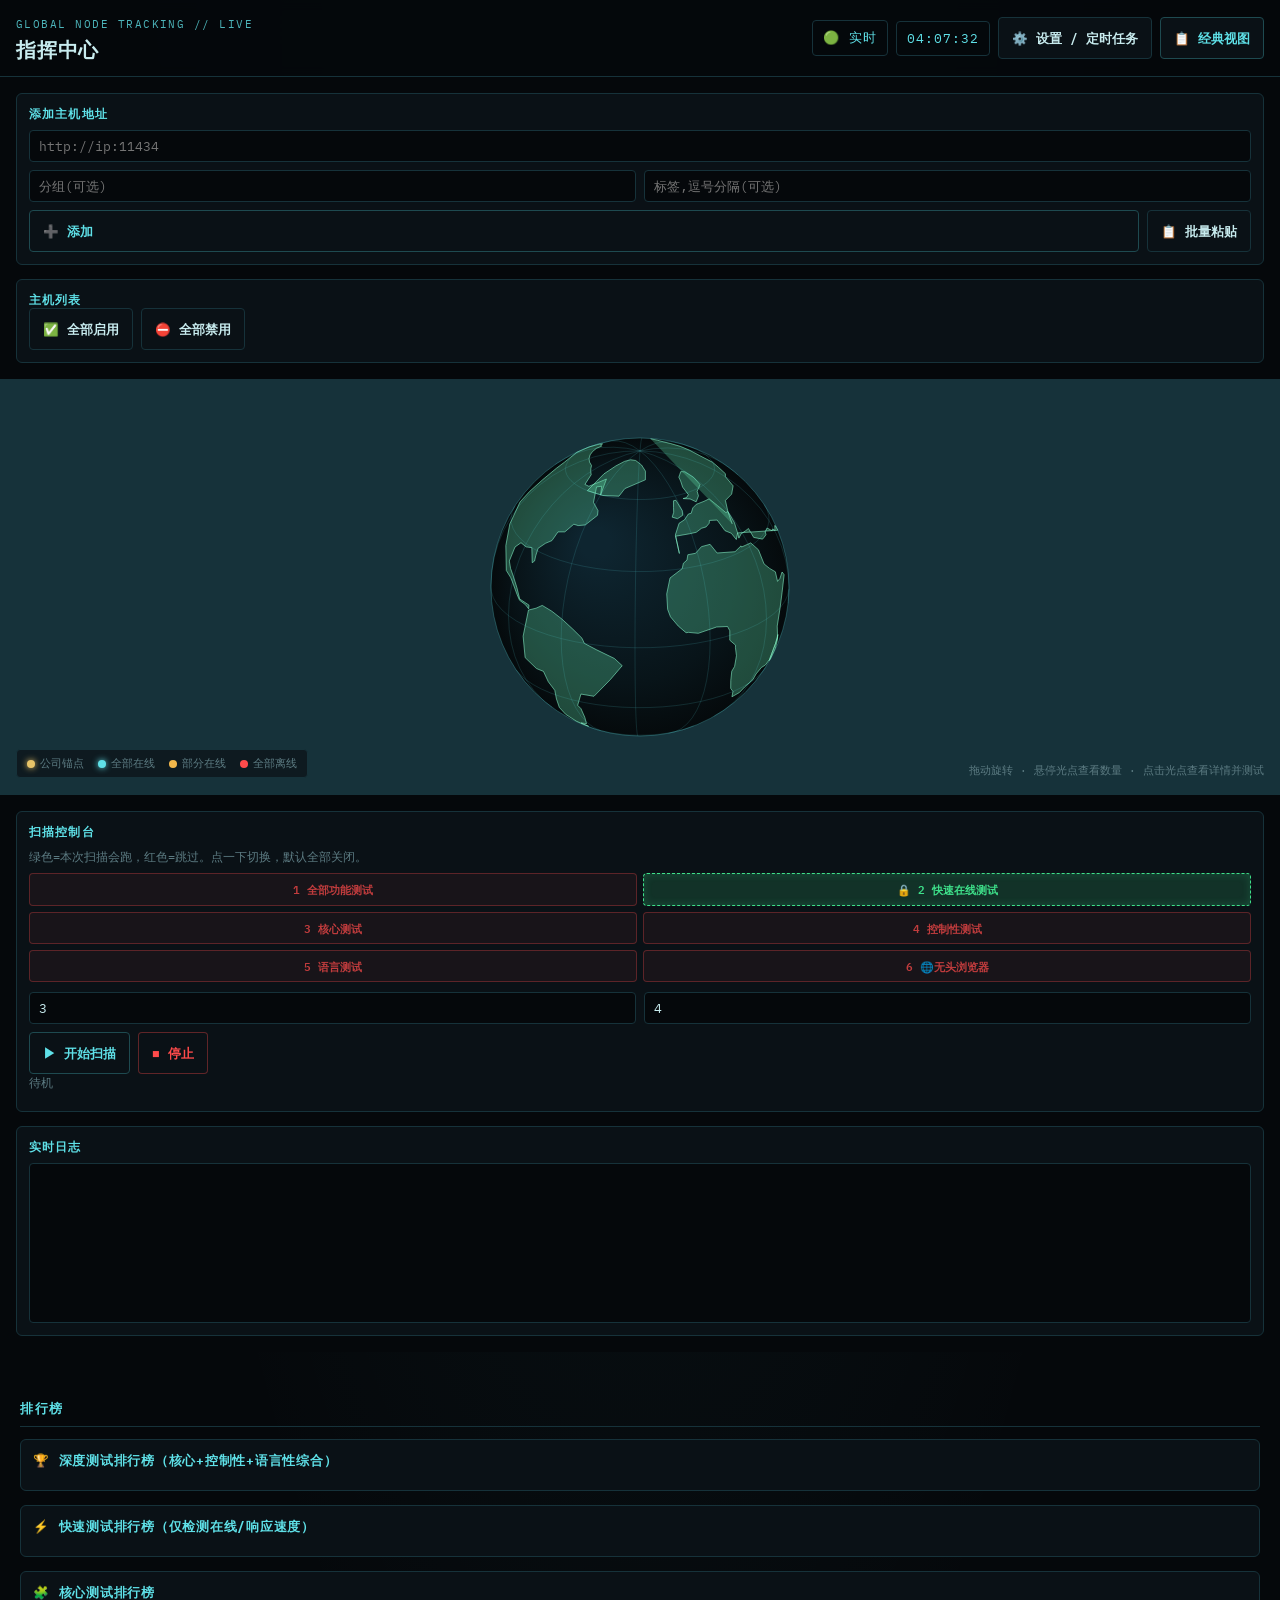
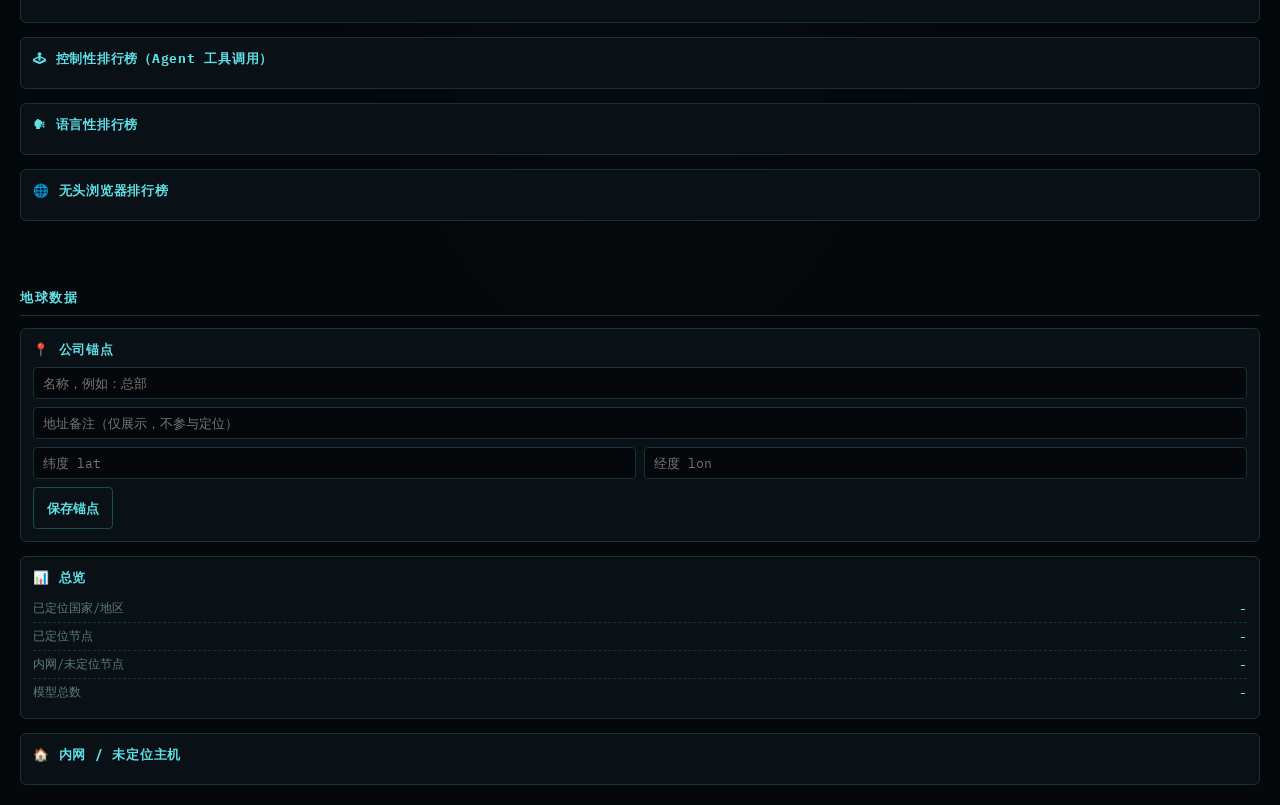
==== static/globe.html @ 981c9aa5 "将解压文件移动至根目录并更新项目结构" ====
<!DOCTYPE html>
<html lang="zh-CN">
<head>
<meta charset="UTF-8" />
<meta name="viewport" content="width=device-width, initial-scale=1.0" />
<title>指挥中心 · Ollama 集群扫描台</title>
<link rel="preconnect" href="https://fonts.googleapis.com" />
<link href="https://fonts.googleapis.com/css2?family=IBM+Plex+Mono:wght@400;500;600;700&family=IBM+Plex+Sans:wght@400;500;600&display=swap" rel="stylesheet">
<link rel="stylesheet" href="style.css" />
<link rel="stylesheet" href="globe.css" />
</head>
<body>

  <header class="hud-topbar">
    <div class="hud-topbar__id">
      <span class="hud-eyebrow">GLOBAL NODE TRACKING // LIVE</span>
      <h1 class="hud-title">指挥中心</h1>
    </div>
    <div class="hud-topbar__actions">
      <span id="hudLiveIndicator" class="hud-clock">🟢 实时</span>
      <span id="hudClock" class="hud-clock">--:--:--</span>
      <button id="hudSettingsBtn" class="hud-btn">⚙️ 设置 / 定时任务</button>
      <a href="index.html" class="hud-btn hud-btn--accent">📋 经典视图</a>
    </div>
  </header>

  <main class="hud-body">

    <!-- 左侧栏：主机地址管理(含失败区) -->
    <aside class="hud-rail hud-rail--left">
      <section class="hud-panel">
        <h2 class="hud-panel__title">添加主机地址</h2>
        <form id="hudHostForm">
          <input type="text" id="hudHostUrl" class="hud-input" placeholder="http://ip:11434" autocomplete="off" />
          <div class="hud-row">
            <input type="text" id="hudHostGroup" class="hud-input" placeholder="分组(可选)" />
            <input type="text" id="hudHostTags" class="hud-input" placeholder="标签,逗号分隔(可选)" />
          </div>
          <div class="hud-row">
            <button type="submit" class="hud-btn hud-btn--accent" style="flex:1;">➕ 添加</button>
            <button type="button" id="hudBatchToggle" class="hud-btn" title="从一段文本里批量识别多个地址">📋 批量粘贴</button>
          </div>
        </form>

        <div id="hudBatchPanel" class="hud-batch-panel" hidden>
          <p class="hud-hint">粘贴含有多个地址的文本，会自动提取 ip:port（没写端口默认按 11434），分组/标签会用上面填的值。仅限你自己的内网/授权主机——非内网地址会先弹出确认。</p>
          <textarea id="hudBatchInput" class="hud-batch-panel__textarea" rows="6" placeholder="把整段文本粘贴到这里…"></textarea>
          <div class="hud-row" style="margin-top:8px;">
            <button type="button" id="hudBatchParseBtn" class="hud-btn hud-btn--accent">解析并添加</button>
            <button type="button" id="hudBatchCancelBtn" class="hud-btn">取消</button>
          </div>
          <ul id="hudBatchPreview" class="hud-batch-panel__preview"></ul>
        </div>
      </section>

      <section class="hud-panel">
        <div class="hud-row" style="justify-content: space-between; align-items:center;">
          <h2 class="hud-panel__title" style="margin:0;">主机列表</h2>
          <span id="hudHostCount" class="hud-hint" style="margin:0;"></span>
        </div>
        <div class="hud-row">
          <button id="hudHostEnableAllBtn" class="hud-btn">✅ 全部启用</button>
          <button id="hudHostDisableAllBtn" class="hud-btn">⛔ 全部禁用</button>
        </div>
        <div id="hudHostList" class="hud-list"></div>
      </section>

      <section class="hud-panel" id="hudFailedZone" hidden>
        <h2 class="hud-panel__title" style="color: var(--hud-red);">⚠️ 失败区</h2>
        <p class="hud-hint">最近一次扫描整链接不通，防止误连误加回来。</p>
        <div class="hud-row">
          <button id="hudFailedEnableAllBtn" class="hud-btn">✅ 全部启用</button>
          <button id="hudFailedDisableAllBtn" class="hud-btn">⛔ 全部禁用</button>
        </div>
        <button id="hudFailedDeleteAllBtn" class="hud-btn hud-btn--danger" style="width:100%; margin-top:6px;">🗑 一键删除失败链接</button>
        <div id="hudFailedList" class="hud-list" style="margin-top:8px;"></div>
      </section>
    </aside>

    <!-- 中间：地球 -->
    <section class="hud-globe-wrap">
      <canvas id="globeCanvas"></canvas>
      <div id="hudTooltip" class="hud-tooltip" hidden></div>
      <div class="hud-legend">
        <span><i class="hud-dot hud-dot--gold"></i> 公司锚点</span>
        <span><i class="hud-dot hud-dot--ok"></i> 全部在线</span>
        <span><i class="hud-dot hud-dot--mix"></i> 部分在线</span>
        <span><i class="hud-dot hud-dot--down"></i> 全部离线</span>
      </div>
      <p class="hud-globe-hint">拖动旋转 · 悬停光点查看数量 · 点击光点查看详情并测试</p>
    </section>

    <!-- 右侧栏：扫描控制台 -->
    <aside class="hud-rail hud-rail--right">
      <section class="hud-panel">
        <h2 class="hud-panel__title">扫描控制台</h2>
        <p class="hud-hint">绿色=本次扫描会跑，红色=跳过。点一下切换，默认全部关闭。</p>
        <div class="hud-toggle-grid">
          <button class="hud-toggle" data-toggle="all" data-on="false">1 全部功能测试</button>
          <button class="hud-toggle hud-toggle--locked" data-toggle="quick" data-on="true" title="点击查看为什么这个测试不能关闭">🔒 2 快速在线测试</button>
          <button class="hud-toggle" data-toggle="core" data-on="false">3 核心测试</button>
          <button class="hud-toggle" data-toggle="control" data-on="false">4 控制性测试</button>
          <button class="hud-toggle" data-toggle="language" data-on="false">5 语言测试</button>
          <button class="hud-toggle" data-toggle="headless" data-on="false">6 🌐无头浏览器</button>
        </div>
        <div class="hud-row">
          <input type="number" id="hudConcurrency" class="hud-input" placeholder="主机并发" value="3" min="1" max="100" />
          <input type="number" id="hudModelConcurrency" class="hud-input" placeholder="模型并发" value="4" min="1" max="20" />
        </div>
        <div class="hud-row">
          <button id="hudStartBtn" class="hud-btn hud-btn--accent">▶ 开始扫描</button>
          <button id="hudStopBtn" class="hud-btn hud-btn--danger" disabled>■ 停止</button>
        </div>
        <div id="hudScanStatus" class="hud-hint">待机</div>
      </section>

      <section class="hud-panel">
        <h2 class="hud-panel__title">实时日志</h2>
        <div id="hudLog" class="hud-log"></div>
      </section>
    </aside>

  </main>

  <!-- 下方：6个排行榜 -->
  <div class="hud-lower">
    <h2 class="hud-lower__title">排行榜</h2>
    <div class="hud-lb-grid">
      <div class="hud-lb-card">
        <h3 class="hud-lb-card__title">🏆 深度测试排行榜（核心+控制性+语言性综合）</h3>
        <div id="lbCardDeep" class="hud-lb-card__body"></div>
      </div>
      <div class="hud-lb-card">
        <h3 class="hud-lb-card__title">⚡ 快速测试排行榜（仅检测在线/响应速度）</h3>
        <div id="lbCardQuick" class="hud-lb-card__body"></div>
      </div>
      <div class="hud-lb-card">
        <h3 class="hud-lb-card__title">🧩 核心测试排行榜</h3>
        <div id="lbCardCore" class="hud-lb-card__body"></div>
      </div>
      <div class="hud-lb-card">
        <h3 class="hud-lb-card__title">🕹 控制性排行榜（Agent 工具调用）</h3>
        <div id="lbCardControl" class="hud-lb-card__body"></div>
      </div>
      <div class="hud-lb-card">
        <h3 class="hud-lb-card__title">🗣 语言性排行榜</h3>
        <div id="lbCardLanguage" class="hud-lb-card__body"></div>
      </div>
      <div class="hud-lb-card">
        <h3 class="hud-lb-card__title">🌐 无头浏览器排行榜</h3>
        <div id="lbCardHeadless" class="hud-lb-card__body"></div>
      </div>
    </div>
  </div>

  <!-- 公司锚点 + 总览 + 未定位主机：放在排行榜下方，作为地球的补充信息 -->
  <div class="hud-lower">
    <h2 class="hud-lower__title">地球数据</h2>
    <div class="hud-lb-grid">
      <div class="hud-lb-card">
        <h3 class="hud-lb-card__title">📍 公司锚点</h3>
        <input type="text" id="companyName" class="hud-input" placeholder="名称，例如：总部" />
        <input type="text" id="companyAddress" class="hud-input" placeholder="地址备注（仅展示，不参与定位）" />
        <div class="hud-row">
          <input type="number" id="companyLat" class="hud-input" placeholder="纬度 lat" step="0.0001" />
          <input type="number" id="companyLon" class="hud-input" placeholder="经度 lon" step="0.0001" />
        </div>
        <button id="companySaveBtn" class="hud-btn hud-btn--accent">保存锚点</button>
      </div>
      <div class="hud-lb-card">
        <h3 class="hud-lb-card__title">📊 总览</h3>
        <div id="hudSummary" class="hud-summary">
          <div class="hud-summary__row"><span>已定位国家/地区</span><b id="sumCountries">-</b></div>
          <div class="hud-summary__row"><span>已定位节点</span><b id="sumPoints">-</b></div>
          <div class="hud-summary__row"><span>内网/未定位节点</span><b id="sumUnlocated">-</b></div>
          <div class="hud-summary__row"><span>模型总数</span><b id="sumModels">-</b></div>
        </div>
      </div>
      <div class="hud-lb-card">
        <h3 class="hud-lb-card__title">🏠 内网 / 未定位主机</h3>
        <div id="hudUnlocatedList" class="hud-list"></div>
      </div>
    </div>
  </div>

  <!-- 国家详情弹窗 -->
  <div id="hudCountryModalOverlay" class="hud-modal-overlay" hidden>
    <div class="hud-modal">
      <button id="hudModalCloseBtn" class="hud-modal__close">✕</button>
      <h2 id="hudDetailTitle" class="hud-panel__title">节点详情</h2>
      <div class="hud-row">
        <button id="hudDetailQuickBtn" class="hud-btn hud-btn--accent">⚡ 测在线</button>
        <button id="hudDetailHeadlessBtn" class="hud-btn">🌐 测无头浏览器</button>
      </div>
      <div id="hudDetailModels" class="hud-list"></div>
    </div>
  </div>

  <!-- 设置 / 定时任务弹窗 -->
  <div id="hudSettingsModalOverlay" class="hud-modal-overlay" hidden>
    <div class="hud-modal">
      <button id="hudSettingsModalCloseBtn" class="hud-modal__close">✕</button>
      <h2 class="hud-panel__title">定时扫描</h2>
      <label class="settings-checkbox"><input type="checkbox" id="hudSchedEnabled" /> 启用定时扫描</label>
      <div class="hud-row">
        <input type="time" id="hudSchedTime" class="hud-input" />
        <input type="number" id="hudSchedConcurrency" class="hud-input" placeholder="主机并发" min="1" max="100" />
        <input type="number" id="hudSchedModelConcurrency" class="hud-input" placeholder="模型并发" min="1" max="20" />
      </div>
      <div class="hud-toggle-grid">
        <button class="hud-toggle" data-sched-toggle="core" data-on="true">核心测试</button>
        <button class="hud-toggle" data-sched-toggle="control" data-on="true">控制性测试</button>
        <button class="hud-toggle" data-sched-toggle="language" data-on="true">语言测试</button>
        <button class="hud-toggle" data-sched-toggle="headless" data-on="false">🌐无头浏览器</button>
      </div>
      <button id="hudSchedSaveBtn" class="hud-btn hud-btn--accent">💾 保存定时扫描设置</button>
      <p class="hud-hint" style="margin-top:14px;">更完整的设置（通知渠道、历史数据、分享链接、两步验证等）请去经典视图的"⚙️ 设置"里配置，这里只放了指挥中心最常用的定时扫描项。</p>
    </div>
  </div>

  <script src="globe.js"></script>
</body>
</html>
---- static/style.css ----
/* ===== Design tokens =====
   void   #0A0D10  background
   panel  #12171D  card surface
   line   #212930  borders / hairlines
   ink    #DCE4EA  primary text
   dim    #6E7A85  secondary text
   signal #2DD4BF  teal — pass / active
   warn   #F5A524  amber — running
   fail   #FB5D5D  red — failure
*/

:root {
  --void: #0A0D10;
  --panel: #12171D;
  --panel-raised: #161C22;
  --line: #212930;
  --ink: #DCE4EA;
  --dim: #6E7A85;
  --signal: #2DD4BF;
  --warn: #F5A524;
  --fail: #FB5D5D;
  --font-mono: 'IBM Plex Mono', ui-monospace, SFMono-Regular, Menlo, monospace;
  --font-sans: 'IBM Plex Sans', system-ui, -apple-system, sans-serif;
}

html[data-theme="light"] {
  --void: #F4F6F8;
  --panel: #FFFFFF;
  --panel-raised: #EEF1F4;
  --line: #D8DEE4;
  --ink: #1A2128;
  --dim: #5B6670;
  --signal: #0F9C8B;
  --warn: #B7791F;
  --fail: #D6362E;
}

* { box-sizing: border-box; }

html, body {
  margin: 0;
  padding: 0;
  background: var(--void);
  color: var(--ink);
  font-family: var(--font-sans);
  min-height: 100vh;
}

body {
  background-image:
    radial-gradient(circle at 15% 0%, rgba(45, 212, 191, 0.06), transparent 45%),
    radial-gradient(circle at 85% 15%, rgba(245, 165, 36, 0.04), transparent 40%);
}

.scanline-overlay {
  position: fixed;
  inset: 0;
  pointer-events: none;
  z-index: 1;
  background: repeating-linear-gradient(
    to bottom,
    rgba(255,255,255,0.012) 0px,
    rgba(255,255,255,0.012) 1px,
    transparent 1px,
    transparent 3px
  );
  opacity: 0.5;
}

code {
  font-family: var(--font-mono);
  background: var(--panel-raised);
  border: 1px solid var(--line);
  padding: 1px 6px;
  border-radius: 3px;
  font-size: 0.85em;
  color: var(--signal);
}

/* ===== Topbar ===== */

.topbar {
  display: flex;
  align-items: center;
  justify-content: space-between;
  padding: 28px clamp(16px, 4vw, 48px) 20px;
  border-bottom: 1px solid var(--line);
}

.eyebrow {
  display: block;
  font-family: var(--font-mono);
  font-size: 11px;
  letter-spacing: 0.18em;
  color: var(--signal);
  margin-bottom: 6px;
}

.topbar__id h1 {
  font-family: var(--font-mono);
  font-weight: 600;
  font-size: clamp(22px, 3.4vw, 30px);
  margin: 0;
  letter-spacing: -0.01em;
}

/* Signature element: radar sweep */
.radar {
  position: relative;
  width: 64px;
  height: 64px;
  flex-shrink: 0;
}

.radar__ring {
  position: absolute;
  inset: 0;
  border-radius: 50%;
  border: 1px solid var(--line);
}

.radar__ring--2 {
  inset: 14px;
}

.radar__core {
  position: absolute;
  inset: 0;
  margin: auto;
  width: 6px;
  height: 6px;
  border-radius: 50%;
  background: var(--dim);
  transition: background 0.4s ease, box-shadow 0.4s ease;
}

.radar__sweep {
  position: absolute;
  inset: 0;
  border-radius: 50%;
  background: conic-gradient(from 0deg, rgba(45,212,191,0.55), transparent 30%);
  opacity: 0;
  animation: none;
}

.radar.is-active .radar__sweep {
  opacity: 1;
  animation: spin 1.8s linear infinite;
}

.radar.is-active .radar__core {
  background: var(--signal);
  box-shadow: 0 0 10px 2px rgba(45,212,191,0.5);
}

@keyframes spin {
  to { transform: rotate(360deg); }
}

@media (prefers-reduced-motion: reduce) {
  .radar.is-active .radar__sweep { animation: none; opacity: 0.35; }
}

/* ===== Layout ===== */

.layout {
  display: grid;
  grid-template-columns: 320px 1fr;
  grid-template-rows: auto auto;
  gap: 18px;
  padding: 24px clamp(16px, 4vw, 48px);
  position: relative;
  z-index: 2;
}

.panel--hosts { grid-column: 1; grid-row: 1 / 3; }
.panel--console { grid-column: 2; grid-row: 1; }
.panel--results { grid-column: 2; grid-row: 2; }
.panel--leaderboard { grid-column: 1 / 3; grid-row: 3; }

@media (max-width: 880px) {
  .layout { grid-template-columns: 1fr; }
  .panel--hosts, .panel--console, .panel--results, .panel--leaderboard { grid-column: 1; grid-row: auto; }
}

.topbar__actions {
  display: flex;
  align-items: center;
  gap: 10px;
}

.panel {
  background: var(--panel);
  border: 1px solid var(--line);
  border-radius: 10px;
  padding: 20px;
}

.panel__title {
  display: flex;
  align-items: baseline;
  gap: 10px;
  font-family: var(--font-mono);
  font-size: 15px;
  font-weight: 600;
  margin: 0 0 6px;
  color: var(--ink);
}

.panel__index {
  color: var(--dim);
  font-size: 12px;
}

.panel__hint {
  color: var(--dim);
  font-size: 13px;
  margin: 0 0 16px;
  line-height: 1.5;
}

/* ===== Host form & list ===== */

.host-form {
  display: flex;
  gap: 8px;
  margin-bottom: 14px;
}

.host-form__input {
  flex: 1;
  background: var(--panel-raised);
  border: 1px solid var(--line);
  border-radius: 6px;
  padding: 10px 12px;
  color: var(--ink);
  font-family: var(--font-mono);
  font-size: 13px;
  outline: none;
  min-width: 0;
}

.host-form__input:focus {
  border-color: var(--signal);
  box-shadow: 0 0 0 3px rgba(45,212,191,0.15);
}

.batch-panel {
  background: var(--panel-raised);
  border: 1px solid var(--line);
  border-radius: 8px;
  padding: 12px;
  margin-bottom: 14px;
}

.batch-panel__textarea {
  width: 100%;
  background: var(--panel);
  border: 1px solid var(--line);
  border-radius: 6px;
  padding: 10px 12px;
  color: var(--ink);
  font-family: var(--font-mono);
  font-size: 13px;
  outline: none;
  resize: vertical;
  box-sizing: border-box;
}

.batch-panel__textarea:focus {
  border-color: var(--signal);
  box-shadow: 0 0 0 3px rgba(45,212,191,0.15);
}

.batch-panel__actions {
  display: flex;
  gap: 8px;
  margin-top: 10px;
}

.batch-panel__preview {
  list-style: none;
  margin: 10px 0 0;
  padding: 0;
  display: flex;
  flex-direction: column;
  gap: 4px;
  font-family: var(--font-mono);
  font-size: 12px;
}

.batch-panel__preview li {
  display: flex;
  align-items: center;
  gap: 6px;
}

.batch-panel__preview .tag-private {
  color: var(--signal);
}

.batch-panel__preview .tag-public {
  color: #f59e0b;
}

.btn {
  font-family: var(--font-mono);
  font-size: 13px;
  font-weight: 600;
  border-radius: 6px;
  border: 1px solid var(--line);
  padding: 10px 14px;
  cursor: pointer;
  background: var(--panel-raised);
  color: var(--ink);
  transition: border-color 0.15s ease, color 0.15s ease, background 0.15s ease;
  white-space: nowrap;
  text-decoration: none;
  display: inline-flex;
  align-items: center;
  gap: 4px;
}

.btn:focus-visible {
  outline: 2px solid var(--signal);
  outline-offset: 2px;
}

.btn:hover:not(:disabled) { border-color: var(--dim); }

.btn--add { color: var(--signal); border-color: rgba(45,212,191,0.35); }
.btn--add:hover:not(:disabled) { background: rgba(45,212,191,0.08); }

.btn--start { color: var(--signal); border-color: rgba(45,212,191,0.4); }
.btn--start:hover:not(:disabled) { background: rgba(45,212,191,0.1); }

.btn--stop { color: var(--fail); border-color: rgba(251,93,93,0.35); }
.btn--stop:hover:not(:disabled) { background: rgba(251,93,93,0.1); }

.btn--danger { color: var(--fail); border-color: rgba(251,93,93,0.35); }
.btn--danger:hover:not(:disabled) { background: rgba(251,93,93,0.12); }

.trend-chart {
  background: var(--panel-raised);
  border: 1px solid var(--line);
  border-radius: 8px;
  padding: 12px;
  min-height: 180px;
}
.trend-chart svg { width: 100%; height: 180px; display: block; }
.trend-chart .trend-legend { display: flex; gap: 14px; font-size: 12px; margin-top: 6px; flex-wrap: wrap; }
.trend-chart .trend-legend span { display: inline-flex; align-items: center; gap: 4px; }
.trend-chart .trend-legend i { width: 10px; height: 10px; border-radius: 2px; display: inline-block; }

.btn:disabled { opacity: 0.35; cursor: not-allowed; }

.host-list {
  list-style: none;
  margin: 0;
  padding: 0;
  display: flex;
  flex-direction: column;
  gap: 6px;
  max-height: 480px;
  overflow-y: auto;
}

.host-item {
  display: flex;
  align-items: center;
  gap: 8px;
  background: var(--panel-raised);
  border: 1px solid var(--line);
  border-radius: 6px;
  padding: 9px 10px;
  transition: opacity 0.15s ease;
}

.host-item--disabled {
  opacity: 0.45;
}

.host-item--disabled .host-item__url {
  text-decoration: line-through;
  text-decoration-color: var(--dim);
}

/* Star / favorite toggle */
.host-item__star {
  background: none;
  border: none;
  cursor: pointer;
  font-size: 15px;
  line-height: 1;
  padding: 2px 3px;
  color: var(--line);
  flex-shrink: 0;
  transition: color 0.15s ease, text-shadow 0.15s ease, transform 0.1s ease;
}

.host-item__star:hover { color: var(--dim); }

.host-item__star.is-lit {
  color: var(--warn);
  text-shadow: 0 0 8px rgba(245,165,36,0.55);
}

.host-item__star:active { transform: scale(0.9); }

.host-item__url {
  font-family: var(--font-mono);
  font-size: 12.5px;
  overflow: hidden;
  text-overflow: ellipsis;
  white-space: nowrap;
  color: var(--ink);
}

.host-item__main {
  display: flex;
  flex-direction: column;
  gap: 3px;
  flex: 1;
  min-width: 0;
}

.host-item__tags {
  display: flex;
  flex-wrap: wrap;
  gap: 4px;
}

.host-tag {
  font-size: 10.5px;
  font-family: var(--font-mono);
  color: var(--signal);
  background: rgba(45,212,191,0.1);
  border: 1px solid rgba(45,212,191,0.3);
  border-radius: 999px;
  padding: 1px 7px;
  line-height: 1.6;
  white-space: nowrap;
}

.host-item__tagbtn {
  background: none;
  border: none;
  cursor: pointer;
  font-size: 13px;
  line-height: 1;
  padding: 4px 5px;
  color: var(--dim);
  flex-shrink: 0;
  border-radius: 4px;
}

.host-item__tagbtn:hover {
  color: var(--signal);
  background: rgba(45,212,191,0.08);
}

.host-filter {
  margin: 0 0 10px;
}

/* Enable/disable toggle switch */
.host-item__toggle {
  position: relative;
  flex-shrink: 0;
  cursor: pointer;
}

.host-item__toggle input {
  position: absolute;
  opacity: 0;
  width: 1px;
  height: 1px;
}

.host-item__toggle-track {
  display: block;
  width: 30px;
  height: 17px;
  border-radius: 999px;
  background: var(--void);
  border: 1px solid var(--line);
  position: relative;
  transition: background 0.15s ease, border-color 0.15s ease;
}

.host-item__toggle-thumb {
  position: absolute;
  top: 1px;
  left: 1px;
  width: 13px;
  height: 13px;
  border-radius: 50%;
  background: var(--dim);
  transition: transform 0.15s ease, background 0.15s ease;
}

.host-item__toggle input:checked + .host-item__toggle-track {
  background: rgba(45,212,191,0.15);
  border-color: rgba(45,212,191,0.5);
}

.host-item__toggle input:checked + .host-item__toggle-track .host-item__toggle-thumb {
  transform: translateX(13px);
  background: var(--signal);
  box-shadow: 0 0 6px rgba(45,212,191,0.5);
}

.host-item__toggle input:focus-visible + .host-item__toggle-track {
  outline: 2px solid var(--signal);
  outline-offset: 2px;
}

.host-item__remove {
  background: none;
  border: none;
  color: var(--dim);
  cursor: pointer;
  font-size: 15px;
  line-height: 1;
  padding: 4px 6px;
  border-radius: 4px;
  flex-shrink: 0;
}

.host-item__remove:hover { color: var(--fail); background: rgba(251,93,93,0.1); }

.host-empty {
  color: var(--dim);
  font-size: 13px;
  text-align: center;
  padding: 18px 0;
  margin: 0;
}

/* ===== Console ===== */

.console-head {
  display: flex;
  align-items: center;
  justify-content: space-between;
  flex-wrap: wrap;
  gap: 12px;
  margin-bottom: 14px;
}

.controls {
  display: flex;
  align-items: center;
  gap: 10px;
}

.status-pill {
  font-family: var(--font-mono);
  font-size: 11px;
  letter-spacing: 0.08em;
  padding: 5px 10px;
  border-radius: 999px;
  border: 1px solid var(--line);
  color: var(--dim);
}

.status-pill--idle { color: var(--dim); }
.status-pill--running { color: var(--warn); border-color: rgba(245,165,36,0.4); background: rgba(245,165,36,0.08); }
.status-pill--stopping { color: var(--fail); border-color: rgba(251,93,93,0.4); background: rgba(251,93,93,0.08); }
.status-pill--done { color: var(--signal); border-color: rgba(45,212,191,0.4); background: rgba(45,212,191,0.08); }

/* ===== 扫描测试项开关（1-6，与指挥中心视图共用同一份本地存储） ===== */

.scan-toggle-grid {
  display: grid;
  grid-template-columns: 1fr 1fr;
  gap: 8px;
  margin-bottom: 8px;
}
.scan-toggle {
  font-family: var(--font-mono);
  font-size: 12.5px;
  font-weight: 600;
  border-radius: 6px;
  border: 1px solid;
  padding: 10px 8px;
  cursor: pointer;
  text-align: center;
  transition: all 0.15s ease;
  line-height: 1.3;
  background: var(--panel-raised);
}
.scan-toggle[data-on="true"] {
  background: rgba(45,212,191,0.12);
  border-color: var(--signal);
  color: var(--signal);
}
.scan-toggle[data-on="false"] {
  background: rgba(251,93,93,0.06);
  border-color: rgba(251,93,93,0.35);
  color: var(--fail);
  opacity: 0.8;
}
.scan-toggle--locked {
  cursor: help;
  border-style: dashed;
}

.log {
  background: #080A0C;
  border: 1px solid var(--line);
  border-radius: 8px;
  padding: 14px 16px;
  height: 420px;
  overflow-y: auto;
  font-family: var(--font-mono);
  font-size: 12.5px;
  line-height: 1.65;
  color: #A9B4BC;
  white-space: pre-wrap;
  word-break: break-word;
}

/* ===== Concurrency control ===== */

.concurrency {
  margin-bottom: 14px;
}

.concurrency__label {
  display: block;
  font-family: var(--font-mono);
  font-size: 12px;
  color: var(--dim);
  margin-bottom: 8px;
}

.concurrency__value {
  color: var(--signal);
  font-weight: 600;
  font-size: 13px;
}

.concurrency__hint {
  color: var(--dim);
  font-weight: 400;
}

.concurrency__row {
  display: flex;
  align-items: center;
  gap: 12px;
}

.concurrency__row input[type="range"] {
  flex: 1;
  -webkit-appearance: none;
  appearance: none;
  height: 4px;
  border-radius: 999px;
  background: var(--line);
  outline: none;
}

.concurrency__row input[type="range"]::-webkit-slider-thumb {
  -webkit-appearance: none;
  appearance: none;
  width: 15px;
  height: 15px;
  border-radius: 50%;
  background: var(--signal);
  box-shadow: 0 0 8px rgba(45,212,191,0.5);
  cursor: pointer;
  border: 2px solid var(--void);
}

.concurrency__row input[type="range"]::-moz-range-thumb {
  width: 15px;
  height: 15px;
  border-radius: 50%;
  background: var(--signal);
  box-shadow: 0 0 8px rgba(45,212,191,0.5);
  cursor: pointer;
  border: 2px solid var(--void);
}

.concurrency__row input[type="range"]:disabled {
  opacity: 0.4;
}

.concurrency__number {
  width: 58px;
  background: var(--panel-raised);
  border: 1px solid var(--line);
  border-radius: 6px;
  padding: 6px 8px;
  color: var(--ink);
  font-family: var(--font-mono);
  font-size: 13px;
  text-align: center;
}

.concurrency__number:focus {
  outline: none;
  border-color: var(--signal);
  box-shadow: 0 0 0 3px rgba(45,212,191,0.15);
}

.concurrency__number:disabled {
  opacity: 0.4;
}

.log__empty { color: var(--dim); }

.log__line { }
.log__ts { color: var(--dim); margin-right: 8px; }

/* ===== Results ===== */

.results-empty {
  color: var(--dim);
  font-size: 13px;
  margin: 0;
}

.results-body { display: flex; flex-direction: column; gap: 14px; }
.results-body[hidden] { display: none; }

.result-card {
  border: 1px solid var(--line);
  border-radius: 8px;
  overflow: hidden;
}

.result-card__head {
  display: flex;
  align-items: center;
  justify-content: space-between;
  padding: 10px 14px;
  background: var(--panel-raised);
  font-family: var(--font-mono);
  font-size: 13px;
}

.result-card__badge {
  font-size: 11px;
  padding: 3px 9px;
  border-radius: 999px;
  border: 1px solid;
}

.result-card__badge--pass { color: var(--signal); border-color: rgba(45,212,191,0.4); background: rgba(45,212,191,0.08); }
.result-card__badge--fail { color: var(--fail); border-color: rgba(251,93,93,0.4); background: rgba(251,93,93,0.08); }
.result-card__badge--na { color: var(--dim); border-color: var(--line); }

.result-card__tests {
  padding: 8px 14px 12px;
  display: flex;
  flex-direction: column;
  gap: 6px;
}

.result-test {
  display: flex;
  justify-content: space-between;
  gap: 10px;
  font-size: 12.5px;
  font-family: var(--font-mono);
}

.result-test__status--PASS { color: var(--signal); }
.result-test__status--CODE_ERROR,
.result-test__status--WRONG_OUTPUT,
.result-test__status--REQUEST_FAIL { color: var(--fail); }

/* ===== Footer ===== */

.footer {
  text-align: center;
  color: var(--dim);
  font-family: var(--font-mono);
  font-size: 11px;
  letter-spacing: 0.05em;
  padding: 20px 16px 32px;
}

/* ===== Login page ===== */

.login-body {
  display: flex;
  align-items: center;
  justify-content: center;
  min-height: 100vh;
}

.login-wrap {
  position: relative;
  z-index: 2;
  width: 100%;
  max-width: 380px;
  padding: 20px;
}

.login-card {
  background: var(--panel);
  border: 1px solid var(--line);
  border-radius: 10px;
  padding: 28px 26px 24px;
  display: flex;
  flex-direction: column;
  gap: 10px;
}

.login-title {
  font-family: var(--font-mono);
  font-size: 22px;
  font-weight: 600;
  margin: 0;
  color: var(--ink);
}

.login-hint {
  color: var(--dim);
  font-size: 13px;
  margin: 0 0 8px;
  line-height: 1.5;
}

.login-input {
  background: var(--panel-raised);
  border: 1px solid var(--line);
  border-radius: 6px;
  padding: 12px 14px;
  color: var(--ink);
  font-family: var(--font-mono);
  font-size: 14px;
  outline: none;
}

.login-input:focus { border-color: var(--signal); }

.login-submit { width: 100%; justify-content: center; margin-top: 4px; }

.login-error {
  min-height: 18px;
  color: var(--fail);
  font-size: 12.5px;
  margin: 4px 0 0;
}

/* ===== Leaderboard ===== */

.leaderboard-layout {
  display: grid;
  grid-template-columns: 260px 1fr;
  gap: 18px;
}

@media (max-width: 880px) {
  .leaderboard-layout { grid-template-columns: 1fr; }
}

.lb-sidebar {
  border-right: 1px solid var(--line);
  padding-right: 16px;
  display: flex;
  flex-direction: column;
  gap: 12px;
  min-width: 0;
}

@media (max-width: 880px) {
  .lb-sidebar { border-right: none; border-bottom: 1px solid var(--line); padding-right: 0; padding-bottom: 16px; }
}

.lb-sidebar__title {
  font-family: var(--font-mono);
  font-size: 12px;
  letter-spacing: 0.08em;
  color: var(--dim);
  text-transform: uppercase;
  margin: 0;
}

.lb-host-list {
  list-style: none;
  margin: 0;
  padding: 0;
  display: flex;
  flex-direction: column;
  gap: 6px;
  max-height: 220px;
  overflow-y: auto;
}

.lb-host-item {
  width: 100%;
  text-align: left;
  background: var(--panel-raised);
  border: 1px solid var(--line);
  border-radius: 6px;
  padding: 9px 12px;
  color: var(--ink);
  font-family: var(--font-mono);
  font-size: 12.5px;
  cursor: pointer;
  word-break: break-all;
}

.lb-host-item:hover { border-color: var(--dim); }
.lb-host-item.is-active { border-color: var(--signal); color: var(--signal); background: rgba(45,212,191,0.08); }

.lb-model-panel {
  border-top: 1px solid var(--line);
  padding-top: 12px;
}

.lb-model-panel__head {
  margin-bottom: 8px;
}

.lb-model-panel__host {
  font-family: var(--font-mono);
  font-size: 11.5px;
  color: var(--dim);
  word-break: break-all;
}

.lb-model-list {
  list-style: none;
  margin: 0;
  padding: 0;
  display: flex;
  flex-direction: column;
  gap: 6px;
  max-height: 260px;
  overflow-y: auto;
}

.lb-model-item {
  display: flex;
  align-items: center;
  gap: 8px;
  width: 100%;
  background: var(--panel-raised);
  border: 1px solid var(--line);
  border-radius: 6px;
  padding: 8px 10px;
  color: var(--ink);
  font-family: var(--font-mono);
  font-size: 12px;
  cursor: pointer;
  text-align: left;
}

.lb-model-item:hover { border-color: var(--dim); }

.status-dot {
  width: 9px;
  height: 9px;
  border-radius: 50%;
  flex: 0 0 auto;
  background: var(--dim);
  box-shadow: 0 0 0 3px transparent;
}

.status-dot--ok { background: var(--signal); box-shadow: 0 0 0 3px rgba(45,212,191,0.18); }
.status-dot--fail { background: var(--fail); box-shadow: 0 0 0 3px rgba(251,93,93,0.18); }
.status-dot--unknown { background: var(--dim); }
.status-dot--checking { background: var(--warn); animation: dot-pulse 0.9s ease-in-out infinite; }

@keyframes dot-pulse {
  0%, 100% { opacity: 1; }
  50% { opacity: 0.35; }
}

.lb-model-item__name { flex: 1; overflow: hidden; text-overflow: ellipsis; white-space: nowrap; }

.lb-main {
  display: flex;
  flex-direction: column;
  gap: 22px;
  min-width: 0;
}

.lb-section__title {
  font-family: var(--font-mono);
  font-size: 13px;
  color: var(--ink);
  margin: 0 0 10px;
}

.lb-table { display: flex; flex-direction: column; gap: 8px; }

.lb-row {
  display: flex;
  align-items: center;
  gap: 12px;
  background: var(--panel-raised);
  border: 1px solid var(--line);
  border-radius: 8px;
  padding: 10px 14px;
  flex-wrap: wrap;
}

.lb-row__rank {
  font-family: var(--font-mono);
  font-weight: 700;
  color: var(--signal);
  width: 28px;
  flex: 0 0 auto;
}

.lb-row--fail .lb-row__rank { color: var(--fail); }

.lb-row__info { flex: 1; min-width: 180px; }
.lb-row__model { font-family: var(--font-mono); font-size: 13px; color: var(--ink); }
.lb-row__host { color: var(--dim); font-size: 11.5px; word-break: break-all; }

.lb-row__stats {
  font-family: var(--font-mono);
  font-size: 12px;
  color: var(--dim);
  white-space: nowrap;
}

.lb-row__stats strong { color: var(--ink); }

.lb-row__retest {
  font-family: var(--font-mono);
  font-size: 11.5px;
  padding: 6px 10px;
  border-radius: 6px;
  border: 1px solid var(--line);
  background: transparent;
  color: var(--dim);
  cursor: pointer;
  flex: 0 0 auto;
}

.lb-row__retest:hover:not(:disabled) { color: var(--signal); border-color: rgba(45,212,191,0.4); }
.lb-row__retest:disabled { opacity: 0.5; cursor: wait; }

/* ===== Leaderboard tabs (core/control/language) ===== */

.lb-tabs {
  display: flex;
  gap: 6px;
  margin: 4px 0 16px;
  flex-wrap: wrap;
}

.lb-tab {
  font-family: var(--font-mono);
  font-size: 12.5px;
  padding: 8px 14px;
  border-radius: 999px;
  border: 1px solid var(--line);
  background: var(--panel-raised);
  color: var(--dim);
  cursor: pointer;
}

.lb-tab:hover { color: var(--ink); border-color: var(--dim); }

.lb-tab.is-active {
  color: var(--signal);
  border-color: rgba(45,212,191,0.5);
  background: rgba(45,212,191,0.08);
}

.lb-row__family {
  font-size: 11px;
  color: var(--dim);
  margin-top: 2px;
}

.footer__note {
  display: block;
  font-size: 11px;
  color: var(--dim);
  margin-top: 4px;
}

/* ---------- Audit log panel ---------- */

.audit-list {
  display: flex;
  flex-direction: column;
  gap: 6px;
  max-height: 480px;
  overflow-y: auto;
}

.audit-row {
  display: grid;
  grid-template-columns: 130px 100px 120px 1fr;
  gap: 10px;
  align-items: center;
  background: var(--panel-raised);
  border: 1px solid var(--line);
  border-radius: 6px;
  padding: 7px 10px;
  font-size: 12px;
  font-family: var(--font-mono);
}

.audit-row__ts { color: var(--dim); }
.audit-row__action { color: var(--signal); }
.audit-row__ip { color: var(--ink); }
.audit-row__detail {
  color: var(--dim);
  overflow: hidden;
  text-overflow: ellipsis;
  white-space: nowrap;
}

@media (max-width: 720px) {
  .audit-row {
    grid-template-columns: 1fr;
    gap: 2px;
  }
}

/* ---------- Settings panel ---------- */

.settings-block {
  background: var(--panel-raised);
  border: 1px solid var(--line);
  border-radius: 8px;
  padding: 14px 16px;
  margin-bottom: 14px;
}

.settings-block__title {
  margin: 0 0 6px;
  font-size: 13px;
  color: var(--signal);
  text-transform: uppercase;
  letter-spacing: 0.04em;
}

.settings-row {
  display: flex;
  flex-wrap: wrap;
  gap: 16px;
  align-items: flex-end;
  margin-top: 10px;
}

.settings-field {
  display: flex;
  flex-direction: column;
  gap: 4px;
  font-size: 12px;
  color: var(--dim);
}

.settings-field input {
  background: var(--void);
  border: 1px solid var(--line);
  border-radius: 5px;
  padding: 6px 8px;
  color: var(--ink);
  font-family: var(--font-mono);
  font-size: 13px;
}

.settings-checkbox {
  display: inline-flex;
  align-items: center;
  gap: 6px;
  font-size: 13px;
  color: var(--ink);
  cursor: pointer;
}

.settings-channel {
  display: flex;
  flex-wrap: wrap;
  gap: 8px;
  align-items: center;
  padding: 10px 0;
  border-top: 1px dashed var(--line);
}

.settings-channel:first-of-type { border-top: none; }

.settings-input {
  background: var(--void);
  border: 1px solid var(--line);
  border-radius: 5px;
  padding: 6px 8px;
  color: var(--ink);
  font-family: var(--font-mono);
  font-size: 12.5px;
  flex: 1 1 220px;
  min-width: 160px;
}

.settings-status {
  margin-left: 10px;
  font-size: 12px;
  color: var(--dim);
}

/* ===== 分享链接列表 / 自定义测试用例列表 通用行样式 ===== */
.share-token-list { display: flex; flex-direction: column; gap: 8px; margin-top: 10px; }
.share-token-row {
  display: flex;
  align-items: center;
  gap: 8px;
  flex-wrap: wrap;
  background: var(--panel-raised);
  border: 1px solid var(--line);
  border-radius: 6px;
  padding: 8px 10px;
}
.share-token-row__label { font-weight: 600; font-size: 12.5px; white-space: nowrap; }

.host-tag--group { background: rgba(245,165,36,0.12); border-color: rgba(245,165,36,0.35); color: var(--warn); }

.lb-model-item__uptime { margin-left: auto; font-size: 11px; color: var(--dim); }

/* ===== 主题切换按钮 ===== */
.theme-toggle {
  font-family: var(--font-mono);
  font-size: 13px;
  border: 1px solid var(--line);
  border-radius: 6px;
  background: var(--panel-raised);
  color: var(--ink);
  padding: 8px 12px;
  cursor: pointer;
}
.theme-toggle:hover { border-color: var(--dim); }

/* ===== 移动端适配 ===== */
@media (max-width: 860px) {
  .layout {
    grid-template-columns: 1fr !important;
  }
  .host-form,
  .settings-row,
  .batch-panel__actions {
    flex-direction: column;
    align-items: stretch !important;
  }
  .settings-input { min-width: 0; }
  .topbar { flex-direction: column; align-items: flex-start; gap: 10px; }
  .lb-tabs { overflow-x: auto; flex-wrap: nowrap; }
  table, .lb-table { font-size: 12px; }
  .trend-chart svg { height: 140px; }
}

@media (max-width: 480px) {
  body { font-size: 13px; }
  .panel { padding: 12px; }
  .btn { padding: 8px 10px; font-size: 12px; }
}

/* ===== 失败区 / 红色状态标识 ===== */
.host-item--failed {
  border-color: rgba(251,93,93,0.5) !important;
  background: rgba(251,93,93,0.06);
}
.host-tag--fail {
  background: rgba(251,93,93,0.15);
  border-color: rgba(251,93,93,0.4);
  color: var(--fail);
  font-weight: 600;
}
.lb-host-item--failed { color: var(--fail) !important; border-color: rgba(251,93,93,0.4) !important; }

.host-failed-zone {
  margin-top: 16px;
  border: 1px solid rgba(251,93,93,0.35);
  border-radius: 8px;
  padding: 10px 12px;
  background: rgba(251,93,93,0.04);
}
.host-failed-zone__head {
  display: flex;
  align-items: center;
  justify-content: space-between;
  gap: 10px;
  flex-wrap: wrap;
  margin-bottom: 8px;
}
.host-failed-zone__title { font-size: 13px; color: var(--fail); margin: 0; }

.lb-mode-toggle { display: flex; gap: 8px; margin-bottom: 10px; flex-wrap: wrap; }

/* ===== 归档详情展开区 ===== */
.archive-detail {
  margin: -4px 0 8px 0;
  padding: 8px 10px;
  background: var(--void);
  border: 1px solid var(--line);
  border-radius: 6px;
  max-height: 240px;
  overflow-y: auto;
}
---- static/globe.css ----
/* ===== 指挥中心 design tokens =====
   bg      #05080B  最底层背景
   panel   #0A1116  面板表面
   line    #16323A  边框/分隔线
   cyan    #5FE1E8  主色调，光点/连接线/强调
   cyan-dim#1E4A50  弱化的青色（背面线条、次要元素）
   text    #C8ECEF  主要文字
   dim     #5C7B82  次要文字
   red     #FF4B4B  离线/失败
   amber   #F2B84B  部分在线
   gold    #E8C468  公司锚点
*/

:root {
  --hud-bg: #05080B;
  --hud-panel: #0A1116;
  --hud-line: #16323A;
  --hud-cyan: #5FE1E8;
  --hud-cyan-dim: #1E4A50;
  --hud-text: #C8ECEF;
  --hud-dim: #5C7B82;
  --hud-red: #FF4B4B;
  --hud-green: #3EE08A;
  --hud-green-dim: #1E5A3A;
  --hud-amber: #F2B84B;
  --hud-gold: #E8C468;
  --hud-font: 'IBM Plex Mono', ui-monospace, SFMono-Regular, Menlo, monospace;
  --hud-land: rgba(90, 210, 160, 0.32);
  --hud-land-line: rgba(140, 255, 210, 0.55);
}

* { box-sizing: border-box; }

html {
  background: var(--hud-bg);
  color: var(--hud-text);
  font-family: var(--hud-font);
  overflow-x: hidden;
}

body {
  margin: 0;
  padding: 0;
  min-height: 100vh;
  max-width: 100vw;
  overflow-x: hidden;
  background:
    radial-gradient(ellipse at 50% 0%, rgba(95,225,232,0.06), transparent 60%),
    var(--hud-bg);
  color: var(--hud-text);
  font-family: var(--hud-font);
}

/* ===== 顶栏（吸顶） ===== */
.hud-topbar {
  position: sticky;
  top: 0;
  z-index: 20;
  display: flex;
  flex-wrap: wrap;
  align-items: center;
  justify-content: space-between;
  gap: 10px;
  padding: 12px 16px;
  border-bottom: 1px solid var(--hud-line);
  background: rgba(5,8,11,0.92);
  backdrop-filter: blur(6px);
}
.hud-eyebrow {
  font-size: 10.5px;
  letter-spacing: 0.14em;
  color: var(--hud-cyan);
  opacity: 0.8;
}
.hud-title {
  margin: 4px 0 0;
  font-size: 20px;
  font-weight: 700;
  letter-spacing: 0.04em;
  color: var(--hud-text);
}
.hud-topbar__actions { display: flex; flex-wrap: wrap; align-items: center; gap: 8px; }
.hud-clock {
  font-size: 13px;
  color: var(--hud-cyan);
  letter-spacing: 0.08em;
  padding: 8px 10px;
  border: 1px solid var(--hud-line);
  border-radius: 4px;
}

.hud-btn {
  font-family: var(--hud-font);
  font-size: 12.5px;
  font-weight: 600;
  border: 1px solid var(--hud-line);
  border-radius: 4px;
  background: var(--hud-panel);
  color: var(--hud-text);
  padding: 9px 13px;
  cursor: pointer;
  text-decoration: none;
  display: inline-flex;
  align-items: center;
  gap: 5px;
  white-space: nowrap;
  transition: border-color 0.15s ease, color 0.15s ease, box-shadow 0.15s ease;
}
.hud-btn:hover { border-color: var(--hud-cyan-dim); }
.hud-btn--accent { color: var(--hud-cyan); border-color: var(--hud-cyan-dim); }
.hud-btn--accent:hover { box-shadow: 0 0 12px rgba(95,225,232,0.25); border-color: var(--hud-cyan); }
.hud-btn--danger { color: var(--hud-red); border-color: rgba(255,75,75,0.35); }

/* ===== 主体三栏布局(第一屏: 主机管理 / 地球 / 扫描控制台) =====
   只有在屏幕足够宽*且*足够高时才用"卡死视口高度+内部滚动"的三栏布局，
   否则一律走可以自然向下伸展的堆叠布局，避免主机地址/控制台被挤扁或被内部
   滚动条藏起来。 */
.hud-body {
  height: calc(100vh - 65px);
  min-height: 560px;
  display: grid;
  grid-template-columns: 320px 1fr 340px;
  gap: 1px;
  background: var(--hud-line);
  overflow: hidden;
}

.hud-rail {
  background: var(--hud-bg);
  overflow-y: auto;
  padding: 14px;
  display: flex;
  flex-direction: column;
  gap: 14px;
  min-width: 0;
}

/* ===== 下方: 排行榜 + 设置区域(正常页面滚动) ===== */
.hud-lower {
  padding: 20px;
  max-width: 1800px;
  margin: 0 auto;
}
.hud-lower__title {
  font-size: 13px;
  letter-spacing: 0.12em;
  color: var(--hud-cyan);
  text-transform: uppercase;
  margin: 28px 0 12px;
  padding-bottom: 8px;
  border-bottom: 1px solid var(--hud-line);
}
.hud-lb-grid {
  display: grid;
  grid-template-columns: repeat(auto-fit, minmax(420px, 1fr));
  gap: 14px;
}
.hud-lb-card {
  border: 1px solid var(--hud-line);
  border-radius: 6px;
  background: var(--hud-panel);
  padding: 12px;
}
.hud-lb-card__title { margin: 0 0 8px; font-size: 12.5px; color: var(--hud-cyan); letter-spacing: 0.06em; }
.hud-lb-card__body { max-height: 320px; overflow-y: auto; }

.hud-panel {
  border: 1px solid var(--hud-line);
  border-radius: 6px;
  padding: 12px;
  background: var(--hud-panel);
}
.hud-panel__title {
  margin: 0 0 8px;
  font-size: 11.5px;
  letter-spacing: 0.1em;
  color: var(--hud-cyan);
  text-transform: uppercase;
}
.hud-hint { font-size: 11.5px; color: var(--hud-dim); line-height: 1.5; margin: 0 0 8px; }

.hud-input {
  width: 100%;
  background: var(--hud-bg);
  border: 1px solid var(--hud-line);
  border-radius: 4px;
  color: var(--hud-text);
  font-family: var(--hud-font);
  font-size: 12.5px;
  padding: 7px 9px;
  margin-bottom: 8px;
}
.hud-input:focus { outline: none; border-color: var(--hud-cyan-dim); }
.hud-row { display: flex; gap: 8px; }
.hud-row .hud-input { flex: 1; }

.hud-summary__row {
  display: flex;
  justify-content: space-between;
  font-size: 12px;
  padding: 5px 0;
  border-bottom: 1px dashed var(--hud-line);
  color: var(--hud-dim);
}
.hud-summary__row:last-child { border-bottom: none; }
.hud-summary__row b { color: var(--hud-cyan); font-size: 13px; }

.hud-list { display: flex; flex-direction: column; gap: 6px; max-height: 280px; overflow-y: auto; }
.hud-list-item {
  font-size: 11.5px;
  border: 1px solid var(--hud-line);
  border-radius: 4px;
  padding: 6px 8px;
  color: var(--hud-text);
}
.hud-list-item .hud-list-item__sub { color: var(--hud-dim); font-size: 10.5px; margin-top: 2px; }
.hud-list-empty { font-size: 11.5px; color: var(--hud-dim); }

/* ===== 地球画布区 ===== */
.hud-globe-wrap {
  position: relative;
  overflow: hidden;
  display: flex;
  align-items: center;
  justify-content: center;
}
#globeCanvas { display: block; width: 100%; height: 100%; cursor: grab; }
#globeCanvas:active { cursor: grabbing; }

.hud-tooltip {
  position: absolute;
  pointer-events: none;
  background: rgba(10,17,22,0.92);
  border: 1px solid var(--hud-cyan-dim);
  border-radius: 4px;
  padding: 6px 10px;
  font-size: 11.5px;
  color: var(--hud-text);
  white-space: normal;
  max-width: 240px;
  z-index: 5;
}
.hud-tooltip b { color: var(--hud-cyan); }

.hud-legend {
  position: absolute;
  left: 16px;
  bottom: 16px;
  display: flex;
  gap: 14px;
  font-size: 10.5px;
  color: var(--hud-dim);
  background: rgba(10,17,22,0.7);
  padding: 6px 10px;
  border-radius: 4px;
  border: 1px solid var(--hud-line);
}
.hud-legend span { display: inline-flex; align-items: center; gap: 5px; }
.hud-dot { width: 8px; height: 8px; border-radius: 50%; display: inline-block; }
.hud-dot--gold { background: var(--hud-gold); box-shadow: 0 0 6px var(--hud-gold); }
.hud-dot--ok { background: var(--hud-cyan); box-shadow: 0 0 6px var(--hud-cyan); }
.hud-dot--mix { background: var(--hud-amber); }
.hud-dot--down { background: var(--hud-red); }

.hud-globe-hint {
  position: absolute;
  right: 16px;
  bottom: 16px;
  margin: 0;
  font-size: 10.5px;
  color: var(--hud-dim);
}

/* ===== 右侧详情面板 ===== */
.hud-detail-body { display: flex; flex-direction: column; gap: 10px; }

.hud-model-row {
  border: 1px solid var(--hud-line);
  border-radius: 4px;
  padding: 8px;
  font-size: 11.5px;
}
.hud-model-row__name { color: var(--hud-text); font-weight: 600; }
.hud-model-row__host { color: var(--hud-dim); font-size: 10.5px; margin: 2px 0 4px; }
.hud-model-row__stat { color: var(--hud-cyan); font-size: 11px; }

/* ===== 6种测试类型开关(绿=开 红=关) ===== */
.hud-toggle-grid {
  display: grid;
  grid-template-columns: 1fr 1fr;
  gap: 6px;
  margin-bottom: 10px;
}
.hud-toggle {
  font-family: var(--hud-font);
  font-size: 11px;
  font-weight: 600;
  border-radius: 4px;
  border: 1px solid;
  padding: 8px 6px;
  cursor: pointer;
  text-align: center;
  transition: all 0.15s ease;
  line-height: 1.3;
}
.hud-toggle[data-on="true"] {
  background: rgba(62,224,138,0.16);
  border-color: var(--hud-green);
  color: var(--hud-green);
  box-shadow: 0 0 8px rgba(62,224,138,0.18) inset;
}
.hud-toggle[data-on="false"] {
  background: rgba(255,75,75,0.08);
  border-color: rgba(255,75,75,0.4);
  color: var(--hud-red);
  opacity: 0.75;
}
.hud-toggle:disabled {
  cursor: not-allowed;
  opacity: 0.65;
}
.hud-toggle--locked {
  cursor: help;
  border-style: dashed;
}

/* ===== 排行榜每一行旁边的 6 个测试按钮 ===== */
.hud-row-actions { display: flex; flex-wrap: wrap; gap: 4px; margin-top: 6px; }
.hud-row-actions button {
  font-family: var(--hud-font);
  font-size: 10px;
  border: 1px solid var(--hud-line);
  border-radius: 3px;
  background: var(--hud-bg);
  color: var(--hud-dim);
  padding: 3px 6px;
  cursor: pointer;
}
.hud-row-actions button:hover { border-color: var(--hud-cyan-dim); color: var(--hud-cyan); }
.hud-row-result { font-size: 10.5px; color: var(--hud-cyan); margin-top: 4px; min-height: 14px; }

/* ===== 批量粘贴面板 ===== */
.hud-batch-panel {
  background: var(--hud-bg);
  border: 1px solid var(--hud-line);
  border-radius: 8px;
  padding: 10px;
  margin-top: 8px;
  margin-bottom: 12px;
}
.hud-batch-panel__textarea {
  width: 100%;
  background: var(--hud-panel);
  border: 1px solid var(--hud-line);
  border-radius: 6px;
  padding: 8px 10px;
  color: var(--hud-text);
  font-family: var(--hud-font);
  font-size: 12.5px;
  outline: none;
  resize: vertical;
  box-sizing: border-box;
}
.hud-batch-panel__textarea:focus {
  border-color: var(--hud-cyan-dim);
}
.hud-batch-panel__preview {
  list-style: none;
  margin: 10px 0 0;
  padding: 0;
  display: flex;
  flex-direction: column;
  gap: 4px;
  font-family: var(--hud-font);
  font-size: 11.5px;
  max-height: 160px;
  overflow-y: auto;
}
.hud-batch-panel__preview li {
  display: flex;
  align-items: center;
  gap: 6px;
  color: var(--hud-text);
}
.hud-batch-panel__preview .tag-private { color: var(--hud-green); }
.hud-batch-panel__preview .tag-public { color: var(--hud-amber); }

/* ===== 国家详情弹窗 ===== */
.hud-modal-overlay {
  position: fixed;
  inset: 0;
  background: rgba(2,4,6,0.7);
  z-index: 100;
  display: flex;
  align-items: center;
  justify-content: center;
}
.hud-modal-overlay[hidden] {
  display: none;
}
.hud-modal {
  width: min(560px, 92vw);
  max-height: 80vh;
  overflow-y: auto;
  background: var(--hud-panel);
  border: 1px solid var(--hud-cyan-dim);
  border-radius: 8px;
  padding: 18px;
}
.hud-modal__close {
  float: right;
  background: none;
  border: none;
  color: var(--hud-dim);
  font-size: 16px;
  cursor: pointer;
}

/* ===== 响应式 =====
   平板（含横屏平板/小尺寸笔记本，<=1300px）和手机一律使用可自然向下伸展的
   堆叠布局：主机地址 → 地球 → 扫描控制台，逐个占满整行宽度，不再挤进固定
   高度的侧栏里滚动，也不会被地球区域盖住或压扁。 */
@media (max-width: 1300px) {
  .hud-body {
    grid-template-columns: 1fr;
    height: auto;
    min-height: 0;
    overflow: visible;
  }
  .hud-rail {
    max-height: none;
    overflow-y: visible;
  }
  .hud-rail--left,
  .hud-rail--right {
    padding: 16px;
  }
  .hud-globe-wrap {
    min-height: 380px;
    height: 46vh;
    max-height: 520px;
  }
  .hud-lb-grid { grid-template-columns: 1fr; }
}

/* 手机：进一步收紧地球高度、内边距与开关网格，保证主机地址/控制台一直是
   全宽、完整展示，不被压缩。 */
@media (max-width: 640px) {
  .hud-topbar { padding: 10px 12px; }
  .hud-title { font-size: 17px; }
  .hud-eyebrow { font-size: 9.5px; }
  .hud-rail--left,
  .hud-rail--right {
    padding: 12px;
  }
  .hud-globe-wrap {
    min-height: 280px;
    height: 34vh;
    max-height: 360px;
  }
  .hud-toggle-grid { grid-template-columns: 1fr 1fr; gap: 5px; }
  .hud-toggle { font-size: 10px; padding: 9px 5px; }
  .hud-legend { flex-wrap: wrap; gap: 8px; left: 8px; right: 8px; bottom: 8px; }
  .hud-globe-hint { display: none; }
}

::-webkit-scrollbar { width: 8px; height: 8px; }
::-webkit-scrollbar-thumb { background: var(--hud-line); border-radius: 4px; }
::-webkit-scrollbar-track { background: transparent; }

.hud-log {
  height: 160px;
  overflow-y: auto;
  background: var(--hud-bg);
  border: 1px solid var(--hud-line);
  border-radius: 4px;
  padding: 8px;
  font-size: 10.5px;
  color: var(--hud-dim);
  line-height: 1.6;
  white-space: pre-wrap;
}
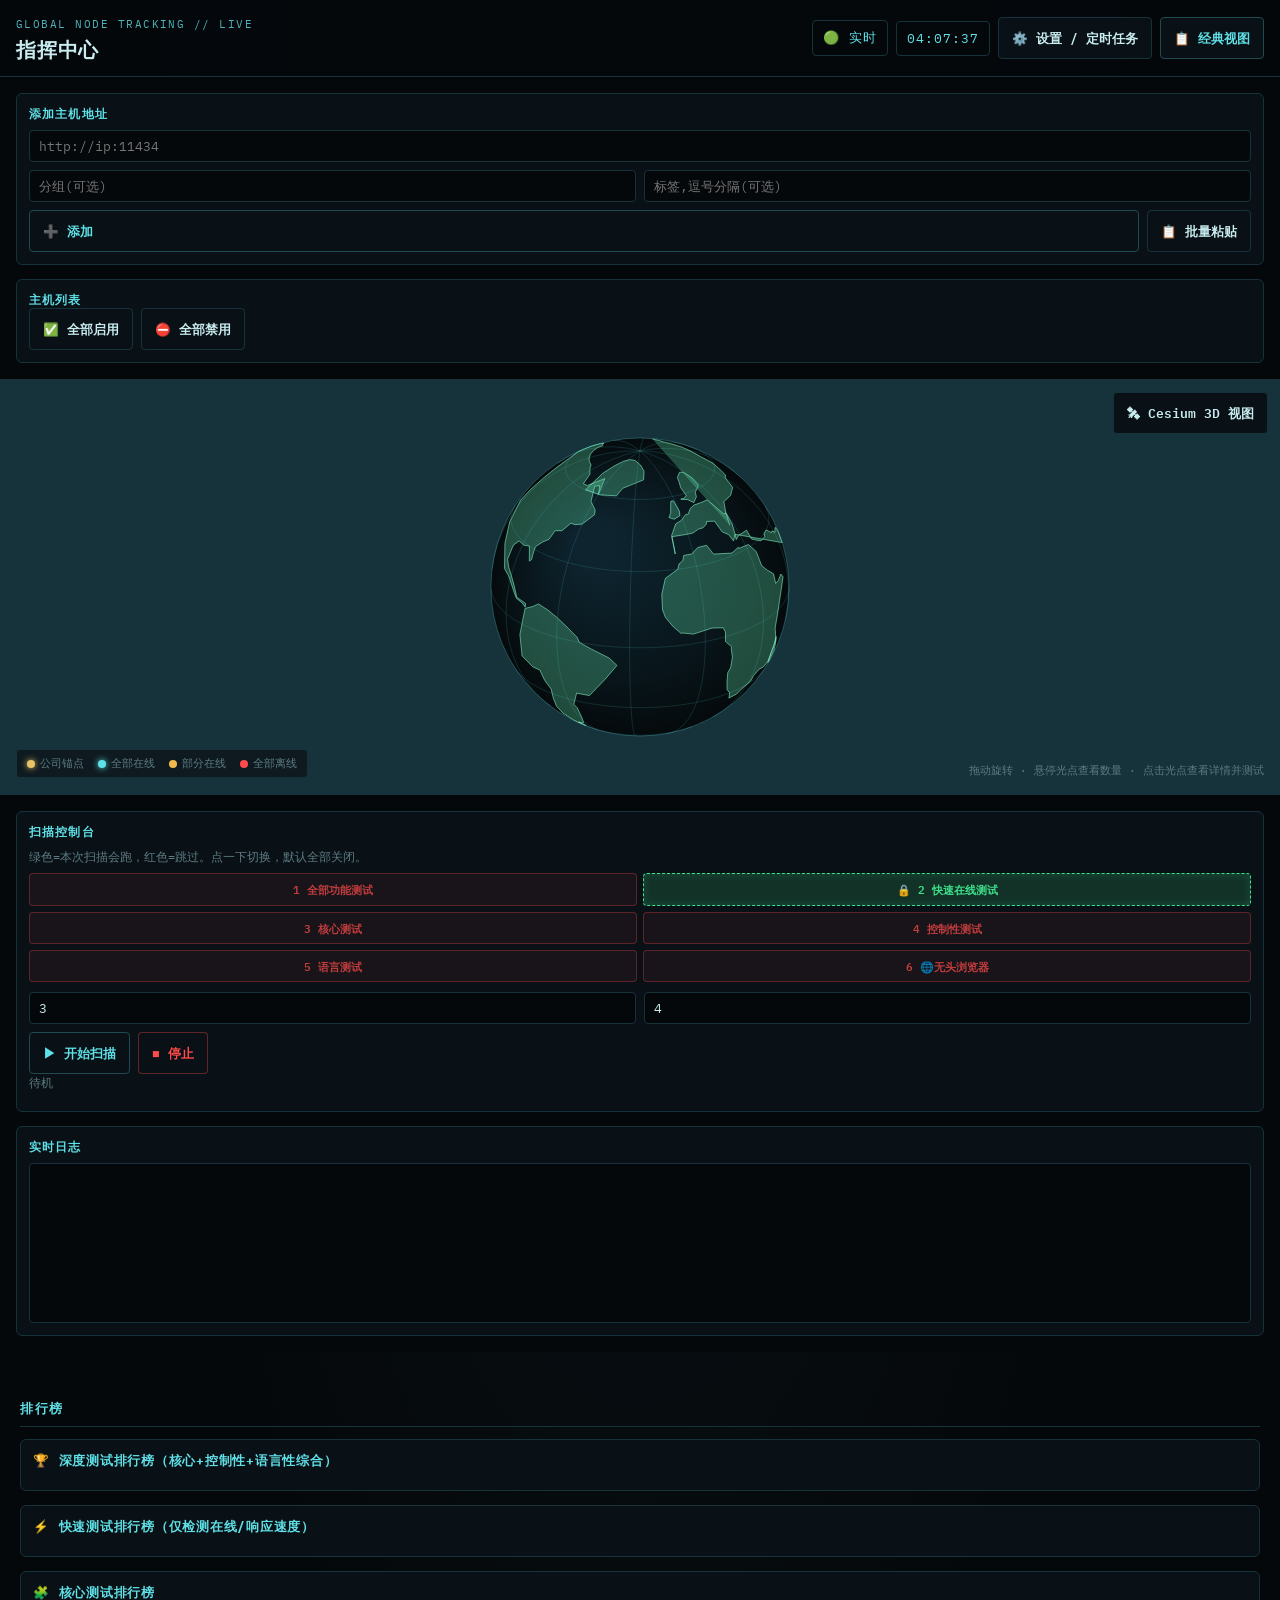
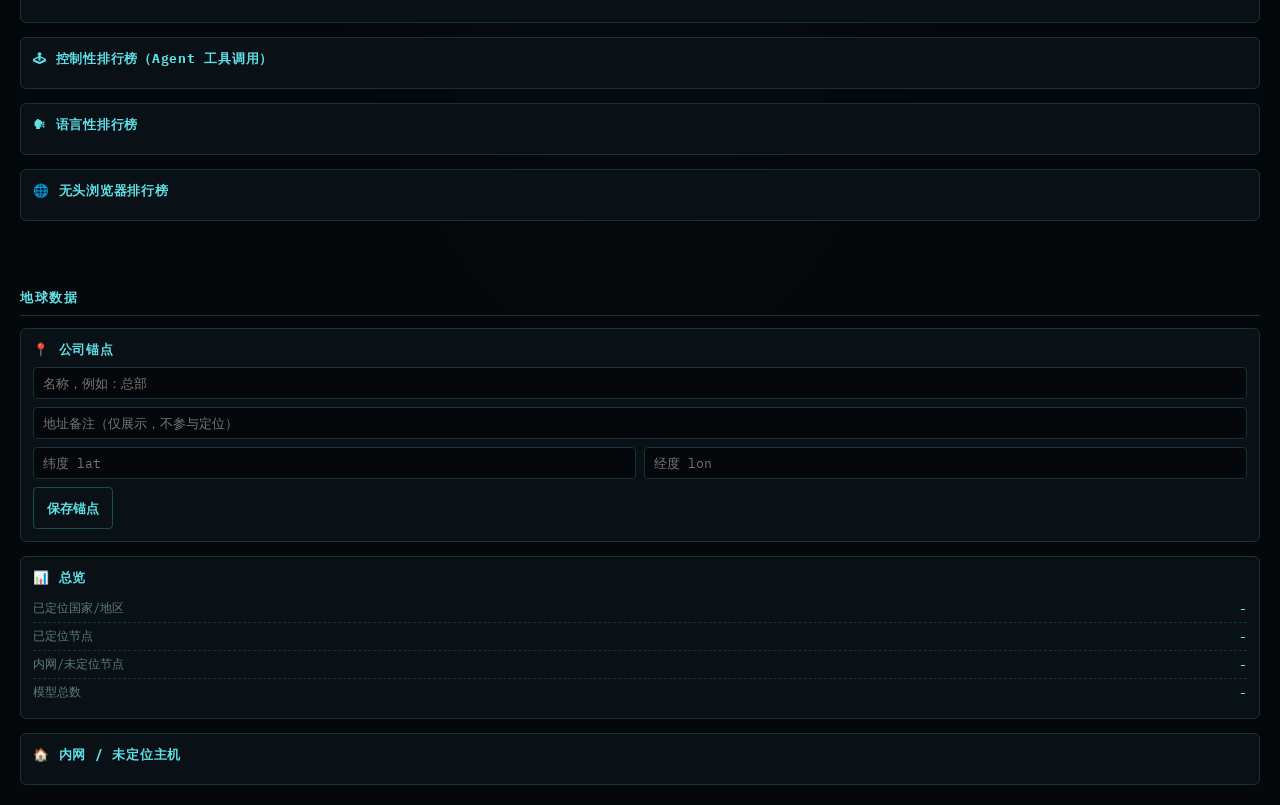
==== commit 031810ca: "Add files via upload" ====
--- a/static/globe.html
+++ b/static/globe.html
@@ -8,6 +8,9 @@
 <link href="https://fonts.googleapis.com/css2?family=IBM+Plex+Mono:wght@400;500;600;700&family=IBM+Plex+Sans:wght@400;500;600&display=swap" rel="stylesheet">
 <link rel="stylesheet" href="style.css" />
 <link rel="stylesheet" href="globe.css" />
+<!-- 离线 Cesium 引擎本体：需按 README「离线瓦片获取方式」把文件放到这个路径，
+     这里不引用任何 CDN（unpkg/cesium.com 等），保证纯离线可用。 -->
+<link rel="stylesheet" href="vendor/cesium/Widgets/widgets.css" />
 </head>
 <body>
 
@@ -80,6 +83,8 @@
     <!-- 中间：地球 -->
     <section class="hud-globe-wrap">
       <canvas id="globeCanvas"></canvas>
+      <div id="cesiumGlobe" class="cesium-globe-container" hidden></div>
+      <button id="cesiumToggleBtn" class="hud-btn hud-globe-toggle" title="切换到离线 3D 地球（需先按 README 说明放好 Cesium 引擎和瓦片）">🛰 Cesium 3D 视图</button>
       <div id="hudTooltip" class="hud-tooltip" hidden></div>
       <div class="hud-legend">
         <span><i class="hud-dot hud-dot--gold"></i> 公司锚点</span>
@@ -218,6 +223,38 @@
     </div>
   </div>
 
+  <script src="vendor/cesium/Cesium.js"></script>
+  <script src="cesium-globe.js"></script>
   <script src="globe.js"></script>
+  <script>
+    // 视图切换：不改动原有 globe.js 的任何逻辑，只是显隐两套 DOM，
+    // 首次切到 Cesium 视图时才真正初始化引擎（避免没用到时也占用 GPU/内存）。
+    document.getElementById('cesiumToggleBtn')?.addEventListener('click', () => {
+      const canvas = document.getElementById('globeCanvas');
+      const cesiumEl = document.getElementById('cesiumGlobe');
+      const btn = document.getElementById('cesiumToggleBtn');
+      const showingCesium = !cesiumEl.hidden;
+      if (showingCesium) {
+        cesiumEl.hidden = true;
+        canvas.hidden = false;
+        btn.textContent = '🛰 Cesium 3D 视图';
+      } else {
+        canvas.hidden = true;
+        cesiumEl.hidden = false;
+        btn.textContent = '🗺 经典 2D 视图';
+        try {
+          initCesiumGlobe('cesiumGlobe');
+          if (typeof countryClusters !== 'undefined') {
+            renderCesiumClusters(countryClusters);
+          }
+        } catch (e) {
+          alert('Cesium 引擎或离线瓦片没有就位，请先按 README 里「离线瓦片获取方式」放好文件。\n\n' + e.message);
+          cesiumEl.hidden = true;
+          canvas.hidden = false;
+          btn.textContent = '🛰 Cesium 3D 视图';
+        }
+      }
+    });
+  </script>
 </body>
 </html>
--- a/static/globe.css
+++ b/static/globe.css
@@ -65,6 +65,12 @@
   border-bottom: 1px solid var(--hud-line);
   background: rgba(5,8,11,0.92);
   backdrop-filter: blur(6px);
+  -webkit-backdrop-filter: blur(6px);
+  /* 毛玻璃面板独立提升为合成层，避免 Cesium 相机高速平移时
+     每帧都要把这块背景重新光栅化一遍——这是低配机卡成 PPT 的主因。 */
+  transform: translateZ(0);
+  will-change: backdrop-filter;
+  contain: layout paint;
 }
 .hud-eyebrow {
   font-size: 10.5px;
@@ -226,6 +232,25 @@
 }
 #globeCanvas { display: block; width: 100%; height: 100%; cursor: grab; }
 #globeCanvas:active { cursor: grabbing; }
+
+.cesium-globe-container {
+  width: 100%;
+  height: 100%;
+}
+.hud-globe-toggle {
+  position: absolute;
+  top: 12px;
+  right: 12px;
+  z-index: 15;
+}
+
+/* ===== 毛玻璃性能兜底：flyTo 动画期间给面板加这个 class 临时降级模糊强度，
+   动画结束再摘掉。用"降级"换流畅度，而不是完全去掉毛玻璃观感。===== */
+.hud-panel.glass-panel--flying,
+.hud-topbar.glass-panel--flying {
+  backdrop-filter: blur(4px) !important;
+  -webkit-backdrop-filter: blur(4px) !important;
+}
 
 .hud-tooltip {
   position: absolute;
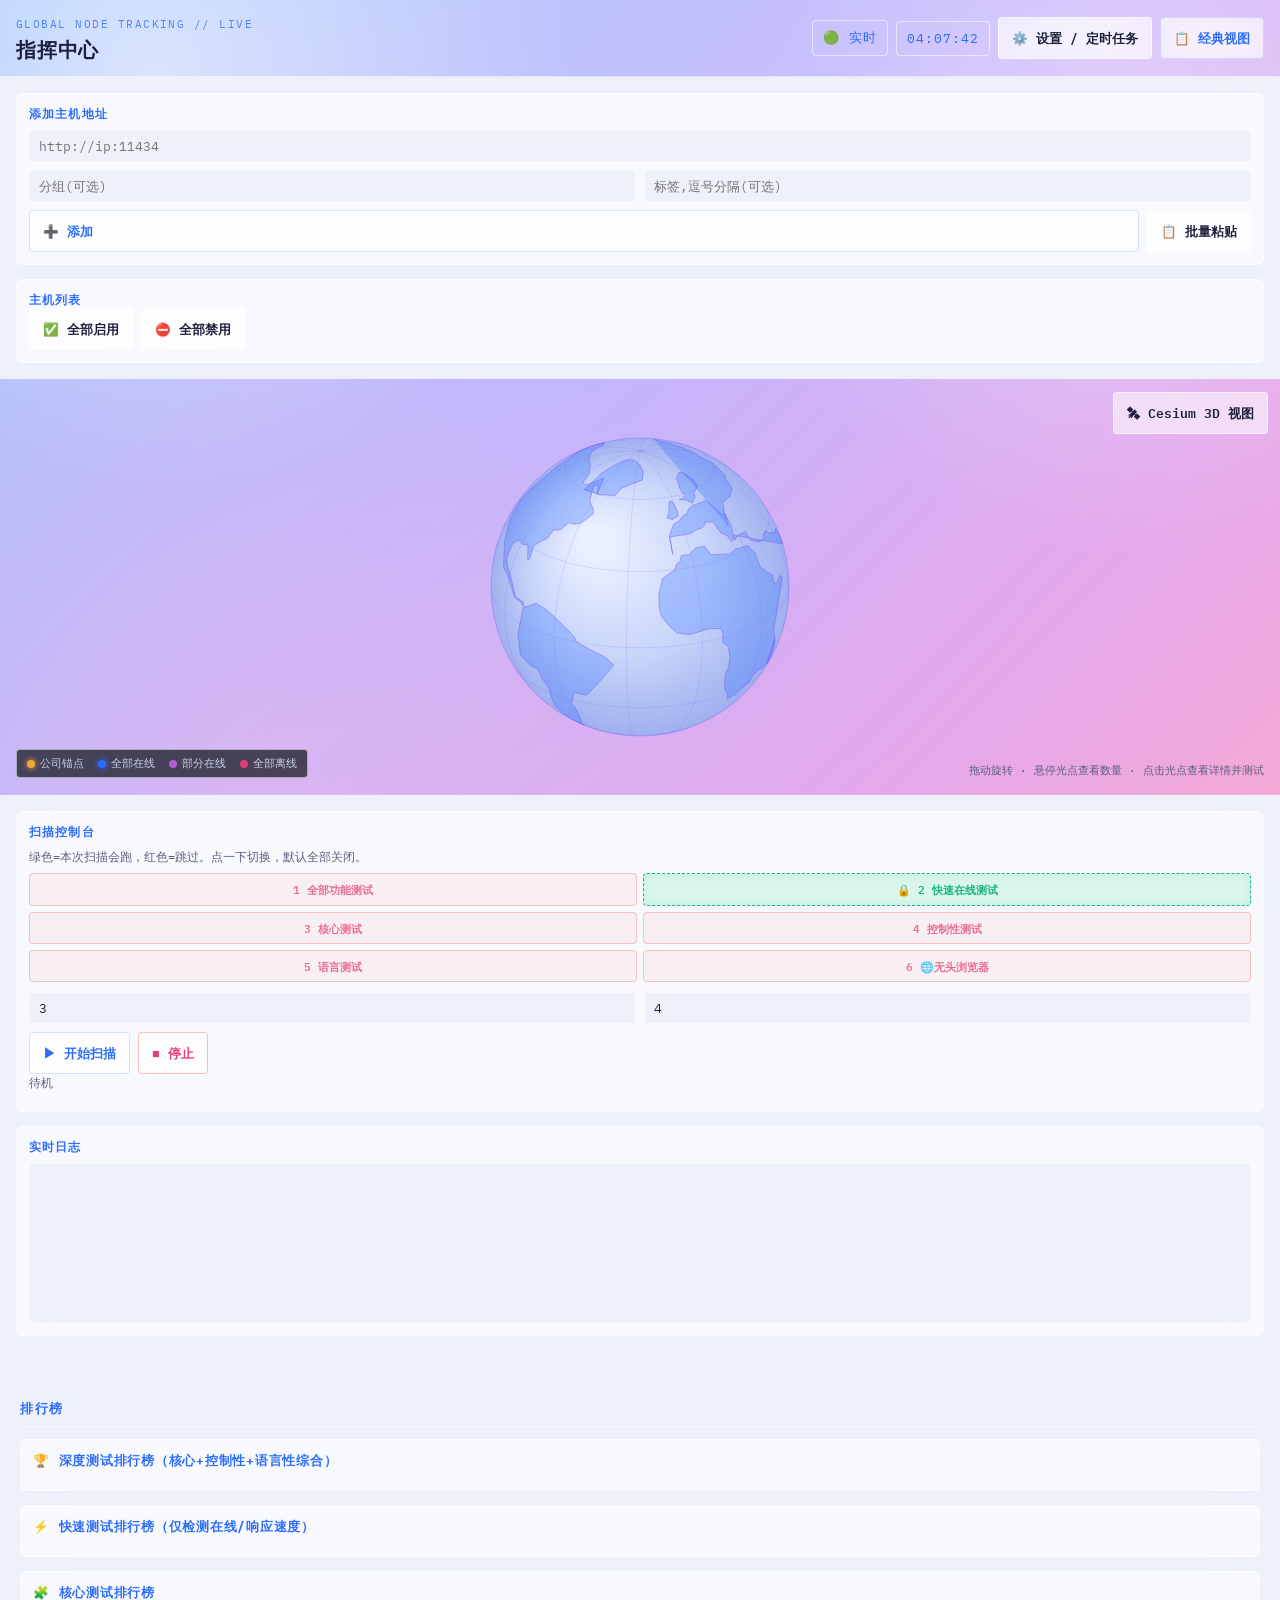
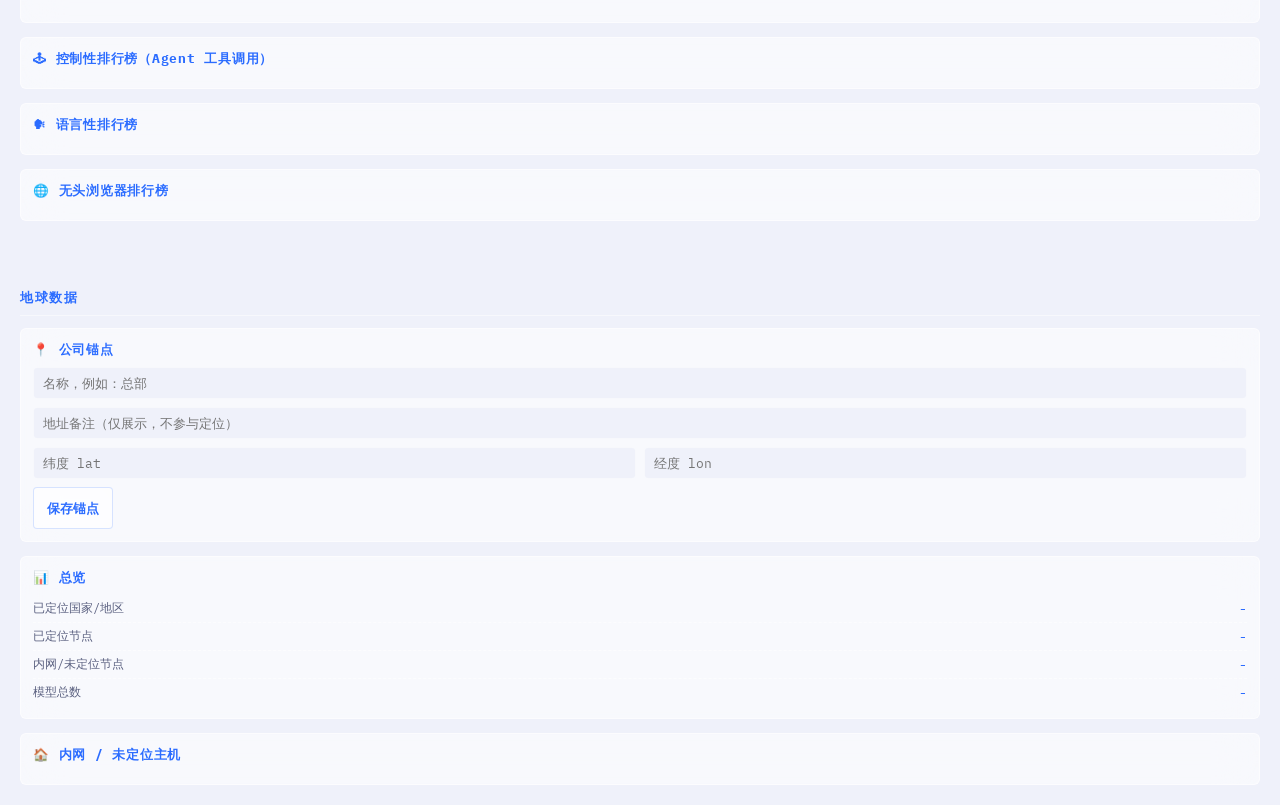
==== commit 47928f86: "Add files via upload" ====
--- a/static/globe.html
+++ b/static/globe.html
@@ -226,35 +226,6 @@
   <script src="vendor/cesium/Cesium.js"></script>
   <script src="cesium-globe.js"></script>
   <script src="globe.js"></script>
-  <script>
-    // 视图切换：不改动原有 globe.js 的任何逻辑，只是显隐两套 DOM，
-    // 首次切到 Cesium 视图时才真正初始化引擎（避免没用到时也占用 GPU/内存）。
-    document.getElementById('cesiumToggleBtn')?.addEventListener('click', () => {
-      const canvas = document.getElementById('globeCanvas');
-      const cesiumEl = document.getElementById('cesiumGlobe');
-      const btn = document.getElementById('cesiumToggleBtn');
-      const showingCesium = !cesiumEl.hidden;
-      if (showingCesium) {
-        cesiumEl.hidden = true;
-        canvas.hidden = false;
-        btn.textContent = '🛰 Cesium 3D 视图';
-      } else {
-        canvas.hidden = true;
-        cesiumEl.hidden = false;
-        btn.textContent = '🗺 经典 2D 视图';
-        try {
-          initCesiumGlobe('cesiumGlobe');
-          if (typeof countryClusters !== 'undefined') {
-            renderCesiumClusters(countryClusters);
-          }
-        } catch (e) {
-          alert('Cesium 引擎或离线瓦片没有就位，请先按 README 里「离线瓦片获取方式」放好文件。\n\n' + e.message);
-          cesiumEl.hidden = true;
-          canvas.hidden = false;
-          btn.textContent = '🛰 Cesium 3D 视图';
-        }
-      }
-    });
-  </script>
+  <script src="globe-view-toggle.js"></script>
 </body>
 </html>
--- a/static/style.css
+++ b/static/style.css
@@ -1,24 +1,19 @@
 /* ===== Design tokens =====
-   void   #0A0D10  background
-   panel  #12171D  card surface
-   line   #212930  borders / hairlines
-   ink    #DCE4EA  primary text
-   dim    #6E7A85  secondary text
-   signal #2DD4BF  teal — pass / active
-   warn   #F5A524  amber — running
-   fail   #FB5D5D  red — failure
+   全站统一玻璃拟态：高饱和蓝紫粉渐变背景 + 白色磨砂卡片
+   （截图参考的是 Michal Malewicz 那篇 Glassmorphism 文章里"故意夸张"的示例）
 */
 
 :root {
-  --void: #0A0D10;
-  --panel: #12171D;
-  --panel-raised: #161C22;
-  --line: #212930;
-  --ink: #DCE4EA;
-  --dim: #6E7A85;
-  --signal: #2DD4BF;
-  --warn: #F5A524;
-  --fail: #FB5D5D;
+  --void: #EFF1FA;
+  --panel: rgba(255, 255, 255, 0.55);
+  --panel-raised: rgba(255, 255, 255, 0.72);
+  --line: rgba(255, 255, 255, 0.55);
+  --ink: #1B1F3B;
+  --dim: #5B6180;
+  --signal: #2B6CFF;
+  --warn: #B45BD1;
+  --fail: #E23D74;
+  --glass-blur: 20px;
   --font-mono: 'IBM Plex Mono', ui-monospace, SFMono-Regular, Menlo, monospace;
   --font-sans: 'IBM Plex Sans', system-ui, -apple-system, sans-serif;
 }
@@ -47,9 +42,13 @@
 }
 
 body {
-  background-image:
-    radial-gradient(circle at 15% 0%, rgba(45, 212, 191, 0.06), transparent 45%),
-    radial-gradient(circle at 85% 15%, rgba(245, 165, 36, 0.04), transparent 40%);
+  /* 高饱和蓝→紫→粉对角渐变，叠加几个模糊光斑，对应截图里的背景质感 */
+  background:
+    radial-gradient(circle at 12% 8%, rgba(255,255,255,0.5), transparent 30%),
+    radial-gradient(circle at 88% 20%, rgba(255,255,255,0.35), transparent 28%),
+    radial-gradient(circle at 20% 85%, rgba(255,90,190,0.35), transparent 40%),
+    linear-gradient(135deg, #2E7CF6 0%, #7A5CFA 45%, #C13FD6 75%, #F03E9B 100%);
+  background-attachment: fixed;
 }
 
 .scanline-overlay {
@@ -75,6 +74,10 @@
   border-radius: 3px;
   font-size: 0.85em;
   color: var(--signal);
+  backdrop-filter: blur(var(--glass-blur, 18px));
+  -webkit-backdrop-filter: blur(var(--glass-blur, 18px));
+  transform: translateZ(0);
+  will-change: backdrop-filter;
 }
 
 /* ===== Topbar ===== */
@@ -192,8 +195,12 @@
 .panel {
   background: var(--panel);
   border: 1px solid var(--line);
-  border-radius: 10px;
+  border-radius: 20px;
   padding: 20px;
+  backdrop-filter: blur(var(--glass-blur, 18px));
+  -webkit-backdrop-filter: blur(var(--glass-blur, 18px));
+  transform: translateZ(0);
+  will-change: backdrop-filter;
 }
 
 .panel__title {
@@ -238,6 +245,10 @@
   font-size: 13px;
   outline: none;
   min-width: 0;
+  backdrop-filter: blur(var(--glass-blur, 18px));
+  -webkit-backdrop-filter: blur(var(--glass-blur, 18px));
+  transform: translateZ(0);
+  will-change: backdrop-filter;
 }
 
 .host-form__input:focus {
@@ -251,6 +262,10 @@
   border-radius: 8px;
   padding: 12px;
   margin-bottom: 14px;
+  backdrop-filter: blur(var(--glass-blur, 18px));
+  -webkit-backdrop-filter: blur(var(--glass-blur, 18px));
+  transform: translateZ(0);
+  will-change: backdrop-filter;
 }
 
 .batch-panel__textarea {
@@ -265,6 +280,10 @@
   outline: none;
   resize: vertical;
   box-sizing: border-box;
+  backdrop-filter: blur(var(--glass-blur, 18px));
+  -webkit-backdrop-filter: blur(var(--glass-blur, 18px));
+  transform: translateZ(0);
+  will-change: backdrop-filter;
 }
 
 .batch-panel__textarea:focus {
@@ -319,6 +338,10 @@
   display: inline-flex;
   align-items: center;
   gap: 4px;
+  backdrop-filter: blur(var(--glass-blur, 18px));
+  -webkit-backdrop-filter: blur(var(--glass-blur, 18px));
+  transform: translateZ(0);
+  will-change: backdrop-filter;
 }
 
 .btn:focus-visible {
@@ -346,6 +369,10 @@
   border-radius: 8px;
   padding: 12px;
   min-height: 180px;
+  backdrop-filter: blur(var(--glass-blur, 18px));
+  -webkit-backdrop-filter: blur(var(--glass-blur, 18px));
+  transform: translateZ(0);
+  will-change: backdrop-filter;
 }
 .trend-chart svg { width: 100%; height: 180px; display: block; }
 .trend-chart .trend-legend { display: flex; gap: 14px; font-size: 12px; margin-top: 6px; flex-wrap: wrap; }
@@ -374,6 +401,10 @@
   border-radius: 6px;
   padding: 9px 10px;
   transition: opacity 0.15s ease;
+  backdrop-filter: blur(var(--glass-blur, 18px));
+  -webkit-backdrop-filter: blur(var(--glass-blur, 18px));
+  transform: translateZ(0);
+  will-change: backdrop-filter;
 }
 
 .host-item--disabled {
@@ -486,6 +517,10 @@
   border: 1px solid var(--line);
   position: relative;
   transition: background 0.15s ease, border-color 0.15s ease;
+  backdrop-filter: blur(var(--glass-blur, 18px));
+  -webkit-backdrop-filter: blur(var(--glass-blur, 18px));
+  transform: translateZ(0);
+  will-change: backdrop-filter;
 }
 
 .host-item__toggle-thumb {
@@ -589,6 +624,10 @@
   transition: all 0.15s ease;
   line-height: 1.3;
   background: var(--panel-raised);
+  backdrop-filter: blur(var(--glass-blur, 18px));
+  -webkit-backdrop-filter: blur(var(--glass-blur, 18px));
+  transform: translateZ(0);
+  will-change: backdrop-filter;
 }
 .scan-toggle[data-on="true"] {
   background: rgba(45,212,191,0.12);
@@ -698,6 +737,10 @@
   font-family: var(--font-mono);
   font-size: 13px;
   text-align: center;
+  backdrop-filter: blur(var(--glass-blur, 18px));
+  -webkit-backdrop-filter: blur(var(--glass-blur, 18px));
+  transform: translateZ(0);
+  will-change: backdrop-filter;
 }
 
 .concurrency__number:focus {
@@ -740,6 +783,10 @@
   background: var(--panel-raised);
   font-family: var(--font-mono);
   font-size: 13px;
+  backdrop-filter: blur(var(--glass-blur, 18px));
+  -webkit-backdrop-filter: blur(var(--glass-blur, 18px));
+  transform: translateZ(0);
+  will-change: backdrop-filter;
 }
 
 .result-card__badge {
@@ -804,11 +851,15 @@
 .login-card {
   background: var(--panel);
   border: 1px solid var(--line);
-  border-radius: 10px;
+  border-radius: 20px;
   padding: 28px 26px 24px;
   display: flex;
   flex-direction: column;
   gap: 10px;
+  backdrop-filter: blur(var(--glass-blur, 18px));
+  -webkit-backdrop-filter: blur(var(--glass-blur, 18px));
+  transform: translateZ(0);
+  will-change: backdrop-filter;
 }
 
 .login-title {
@@ -835,6 +886,10 @@
   font-family: var(--font-mono);
   font-size: 14px;
   outline: none;
+  backdrop-filter: blur(var(--glass-blur, 18px));
+  -webkit-backdrop-filter: blur(var(--glass-blur, 18px));
+  transform: translateZ(0);
+  will-change: backdrop-filter;
 }
 
 .login-input:focus { border-color: var(--signal); }
@@ -905,6 +960,10 @@
   font-size: 12.5px;
   cursor: pointer;
   word-break: break-all;
+  backdrop-filter: blur(var(--glass-blur, 18px));
+  -webkit-backdrop-filter: blur(var(--glass-blur, 18px));
+  transform: translateZ(0);
+  will-change: backdrop-filter;
 }
 
 .lb-host-item:hover { border-color: var(--dim); }
@@ -951,6 +1010,10 @@
   font-size: 12px;
   cursor: pointer;
   text-align: left;
+  backdrop-filter: blur(var(--glass-blur, 18px));
+  -webkit-backdrop-filter: blur(var(--glass-blur, 18px));
+  transform: translateZ(0);
+  will-change: backdrop-filter;
 }
 
 .lb-model-item:hover { border-color: var(--dim); }
@@ -1001,6 +1064,10 @@
   border-radius: 8px;
   padding: 10px 14px;
   flex-wrap: wrap;
+  backdrop-filter: blur(var(--glass-blur, 18px));
+  -webkit-backdrop-filter: blur(var(--glass-blur, 18px));
+  transform: translateZ(0);
+  will-change: backdrop-filter;
 }
 
 .lb-row__rank {
@@ -1059,6 +1126,10 @@
   background: var(--panel-raised);
   color: var(--dim);
   cursor: pointer;
+  backdrop-filter: blur(var(--glass-blur, 18px));
+  -webkit-backdrop-filter: blur(var(--glass-blur, 18px));
+  transform: translateZ(0);
+  will-change: backdrop-filter;
 }
 
 .lb-tab:hover { color: var(--ink); border-color: var(--dim); }
@@ -1103,6 +1174,10 @@
   padding: 7px 10px;
   font-size: 12px;
   font-family: var(--font-mono);
+  backdrop-filter: blur(var(--glass-blur, 18px));
+  -webkit-backdrop-filter: blur(var(--glass-blur, 18px));
+  transform: translateZ(0);
+  will-change: backdrop-filter;
 }
 
 .audit-row__ts { color: var(--dim); }
@@ -1130,6 +1205,10 @@
   border-radius: 8px;
   padding: 14px 16px;
   margin-bottom: 14px;
+  backdrop-filter: blur(var(--glass-blur, 18px));
+  -webkit-backdrop-filter: blur(var(--glass-blur, 18px));
+  transform: translateZ(0);
+  will-change: backdrop-filter;
 }
 
 .settings-block__title {
@@ -1164,6 +1243,10 @@
   color: var(--ink);
   font-family: var(--font-mono);
   font-size: 13px;
+  backdrop-filter: blur(var(--glass-blur, 18px));
+  -webkit-backdrop-filter: blur(var(--glass-blur, 18px));
+  transform: translateZ(0);
+  will-change: backdrop-filter;
 }
 
 .settings-checkbox {
@@ -1196,6 +1279,10 @@
   font-size: 12.5px;
   flex: 1 1 220px;
   min-width: 160px;
+  backdrop-filter: blur(var(--glass-blur, 18px));
+  -webkit-backdrop-filter: blur(var(--glass-blur, 18px));
+  transform: translateZ(0);
+  will-change: backdrop-filter;
 }
 
 .settings-status {
@@ -1215,6 +1302,10 @@
   border: 1px solid var(--line);
   border-radius: 6px;
   padding: 8px 10px;
+  backdrop-filter: blur(var(--glass-blur, 18px));
+  -webkit-backdrop-filter: blur(var(--glass-blur, 18px));
+  transform: translateZ(0);
+  will-change: backdrop-filter;
 }
 .share-token-row__label { font-weight: 600; font-size: 12.5px; white-space: nowrap; }
 
@@ -1232,6 +1323,10 @@
   color: var(--ink);
   padding: 8px 12px;
   cursor: pointer;
+  backdrop-filter: blur(var(--glass-blur, 18px));
+  -webkit-backdrop-filter: blur(var(--glass-blur, 18px));
+  transform: translateZ(0);
+  will-change: backdrop-filter;
 }
 .theme-toggle:hover { border-color: var(--dim); }
 
@@ -1300,4 +1395,95 @@
   border-radius: 6px;
   max-height: 240px;
   overflow-y: auto;
-}
+  backdrop-filter: blur(var(--glass-blur, 18px));
+  -webkit-backdrop-filter: blur(var(--glass-blur, 18px));
+  transform: translateZ(0);
+  will-change: backdrop-filter;
+}
+
+/* ===== 实时异常 toast（WS 广播驱动，不依赖任何外部通知渠道配置） ===== */
+.alert-toast-container {
+  position: fixed;
+  top: 16px;
+  right: 16px;
+  z-index: 1000;
+  display: flex;
+  flex-direction: column;
+  gap: 10px;
+  max-width: 360px;
+}
+.alert-toast {
+  position: relative;
+  background: rgba(226, 61, 116, 0.16);
+  border: 1px solid rgba(226, 61, 116, 0.45);
+  border-radius: 14px;
+  padding: 12px 32px 12px 14px;
+  backdrop-filter: blur(var(--glass-blur, 18px));
+  -webkit-backdrop-filter: blur(var(--glass-blur, 18px));
+  transform: translateZ(0);
+  will-change: backdrop-filter;
+  box-shadow: 0 8px 24px rgba(0,0,0,0.15);
+  animation: alert-toast-in 0.25s ease-out;
+}
+@keyframes alert-toast-in {
+  from { opacity: 0; transform: translateX(16px) translateZ(0); }
+  to { opacity: 1; transform: translateX(0) translateZ(0); }
+}
+.alert-toast__title {
+  font-weight: 700;
+  font-size: 13.5px;
+  color: var(--fail);
+  margin-bottom: 4px;
+}
+.alert-toast__body {
+  font-size: 12.5px;
+  color: var(--ink);
+  white-space: pre-wrap;
+  line-height: 1.5;
+  max-height: 160px;
+  overflow-y: auto;
+}
+.alert-toast__close {
+  position: absolute;
+  top: 8px;
+  right: 8px;
+  background: transparent;
+  border: none;
+  color: var(--dim);
+  cursor: pointer;
+  font-size: 13px;
+  line-height: 1;
+  padding: 4px;
+}
+.alert-toast__close:hover { color: var(--ink); }
+
+/* ===== 归档对比 ===== */
+.archive-compare {
+  margin-top: 16px;
+  padding-top: 16px;
+  border-top: 1px solid var(--line);
+}
+.panel__subtitle {
+  font-size: 13px;
+  font-weight: 700;
+  margin: 0 0 4px;
+  color: var(--ink);
+}
+.archive-compare__vs {
+  color: var(--dim);
+  font-size: 12px;
+  white-space: nowrap;
+}
+.archive-compare__result {
+  margin-top: 10px;
+  display: flex;
+  flex-direction: column;
+  gap: 10px;
+}
+.archive-compare__result ul {
+  margin: 4px 0 0;
+  padding-left: 18px;
+  font-size: 12.5px;
+  color: var(--dim);
+}
+.archive-compare__result b { color: var(--ink); font-size: 13px; }
--- a/static/globe.css
+++ b/static/globe.css
@@ -1,32 +1,25 @@
-/* ===== 指挥中心 design tokens =====
-   bg      #05080B  最底层背景
-   panel   #0A1116  面板表面
-   line    #16323A  边框/分隔线
-   cyan    #5FE1E8  主色调，光点/连接线/强调
-   cyan-dim#1E4A50  弱化的青色（背面线条、次要元素）
-   text    #C8ECEF  主要文字
-   dim     #5C7B82  次要文字
-   red     #FF4B4B  离线/失败
-   amber   #F2B84B  部分在线
-   gold    #E8C468  公司锚点
+/* ===== 指挥中心 design tokens（与主控制台统一为浅色玻璃拟态） =====
+   与 style.css 用同一套蓝紫粉渐变 + 白色磨砂卡片视觉语言，
+   状态语义色（红/绿/琥珀/金）保留但为浅底做了饱和度/亮度调整。
 */
 
 :root {
-  --hud-bg: #05080B;
-  --hud-panel: #0A1116;
-  --hud-line: #16323A;
-  --hud-cyan: #5FE1E8;
-  --hud-cyan-dim: #1E4A50;
-  --hud-text: #C8ECEF;
-  --hud-dim: #5C7B82;
-  --hud-red: #FF4B4B;
-  --hud-green: #3EE08A;
-  --hud-green-dim: #1E5A3A;
-  --hud-amber: #F2B84B;
-  --hud-gold: #E8C468;
+  --hud-bg: #EFF1FA;
+  --hud-panel: rgba(255, 255, 255, 0.55);
+  --hud-line: rgba(255, 255, 255, 0.55);
+  --hud-cyan: #2B6CFF;
+  --hud-cyan-dim: rgba(43, 108, 255, 0.18);
+  --hud-text: #1B1F3B;
+  --hud-dim: #5B6180;
+  --hud-red: #E23D74;
+  --hud-green: #17B685;
+  --hud-green-dim: rgba(23, 182, 133, 0.18);
+  --hud-amber: #B45BD1;
+  --hud-gold: #F0A63C;
   --hud-font: 'IBM Plex Mono', ui-monospace, SFMono-Regular, Menlo, monospace;
-  --hud-land: rgba(90, 210, 160, 0.32);
-  --hud-land-line: rgba(140, 255, 210, 0.55);
+  --hud-land: rgba(43, 108, 255, 0.28);
+  --hud-land-line: rgba(122, 92, 250, 0.5);
+  --glass-blur: 20px;
 }
 
 * { box-sizing: border-box; }
@@ -44,12 +37,17 @@
   min-height: 100vh;
   max-width: 100vw;
   overflow-x: hidden;
+  /* 和主控制台一致的高饱和对角渐变，globe.html 不再是独立的深色 HUD 风格 */
   background:
-    radial-gradient(ellipse at 50% 0%, rgba(95,225,232,0.06), transparent 60%),
-    var(--hud-bg);
-  color: var(--hud-text);
-  font-family: var(--hud-font);
-}
+    radial-gradient(circle at 12% 8%, rgba(255,255,255,0.5), transparent 30%),
+    radial-gradient(circle at 88% 20%, rgba(255,255,255,0.35), transparent 28%),
+    radial-gradient(circle at 20% 85%, rgba(255,90,190,0.35), transparent 40%),
+    linear-gradient(135deg, #2E7CF6 0%, #7A5CFA 45%, #C13FD6 75%, #F03E9B 100%);
+  background-attachment: fixed;
+  color: var(--hud-text);
+  font-family: var(--hud-font);
+}
+
 
 /* ===== 顶栏（吸顶） ===== */
 .hud-topbar {
@@ -63,7 +61,7 @@
   gap: 10px;
   padding: 12px 16px;
   border-bottom: 1px solid var(--hud-line);
-  background: rgba(5,8,11,0.92);
+  background: rgba(255,255,255,0.6);
   backdrop-filter: blur(6px);
   -webkit-backdrop-filter: blur(6px);
   /* 毛玻璃面板独立提升为合成层，避免 Cesium 相机高速平移时
@@ -111,6 +109,10 @@
   gap: 5px;
   white-space: nowrap;
   transition: border-color 0.15s ease, color 0.15s ease, box-shadow 0.15s ease;
+  backdrop-filter: blur(var(--glass-blur, 18px));
+  -webkit-backdrop-filter: blur(var(--glass-blur, 18px));
+  transform: translateZ(0);
+  will-change: backdrop-filter;
 }
 .hud-btn:hover { border-color: var(--hud-cyan-dim); }
 .hud-btn--accent { color: var(--hud-cyan); border-color: var(--hud-cyan-dim); }
@@ -166,6 +168,10 @@
   border-radius: 6px;
   background: var(--hud-panel);
   padding: 12px;
+  backdrop-filter: blur(var(--glass-blur, 18px));
+  -webkit-backdrop-filter: blur(var(--glass-blur, 18px));
+  transform: translateZ(0);
+  will-change: backdrop-filter;
 }
 .hud-lb-card__title { margin: 0 0 8px; font-size: 12.5px; color: var(--hud-cyan); letter-spacing: 0.06em; }
 .hud-lb-card__body { max-height: 320px; overflow-y: auto; }
@@ -175,6 +181,10 @@
   border-radius: 6px;
   padding: 12px;
   background: var(--hud-panel);
+  backdrop-filter: blur(var(--glass-blur, 18px));
+  -webkit-backdrop-filter: blur(var(--glass-blur, 18px));
+  transform: translateZ(0);
+  will-change: backdrop-filter;
 }
 .hud-panel__title {
   margin: 0 0 8px;
@@ -260,7 +270,7 @@
   border-radius: 4px;
   padding: 6px 10px;
   font-size: 11.5px;
-  color: var(--hud-text);
+  color: #EAF0FF; /* 这个浮层底色仍是深色，不能用 var(--hud-text)——那个变量现在是深色文字，配深色底会看不见 */
   white-space: normal;
   max-width: 240px;
   z-index: 5;
@@ -274,7 +284,7 @@
   display: flex;
   gap: 14px;
   font-size: 10.5px;
-  color: var(--hud-dim);
+  color: #C7D0E8; /* 同上：深色底配浅色文字，不跟随全局的深色 --hud-dim */
   background: rgba(10,17,22,0.7);
   padding: 6px 10px;
   border-radius: 4px;
@@ -385,6 +395,10 @@
   outline: none;
   resize: vertical;
   box-sizing: border-box;
+  backdrop-filter: blur(var(--glass-blur, 18px));
+  -webkit-backdrop-filter: blur(var(--glass-blur, 18px));
+  transform: translateZ(0);
+  will-change: backdrop-filter;
 }
 .hud-batch-panel__textarea:focus {
   border-color: var(--hud-cyan-dim);
@@ -431,6 +445,10 @@
   border: 1px solid var(--hud-cyan-dim);
   border-radius: 8px;
   padding: 18px;
+  backdrop-filter: blur(var(--glass-blur, 18px));
+  -webkit-backdrop-filter: blur(var(--glass-blur, 18px));
+  transform: translateZ(0);
+  will-change: backdrop-filter;
 }
 .hud-modal__close {
   float: right;
